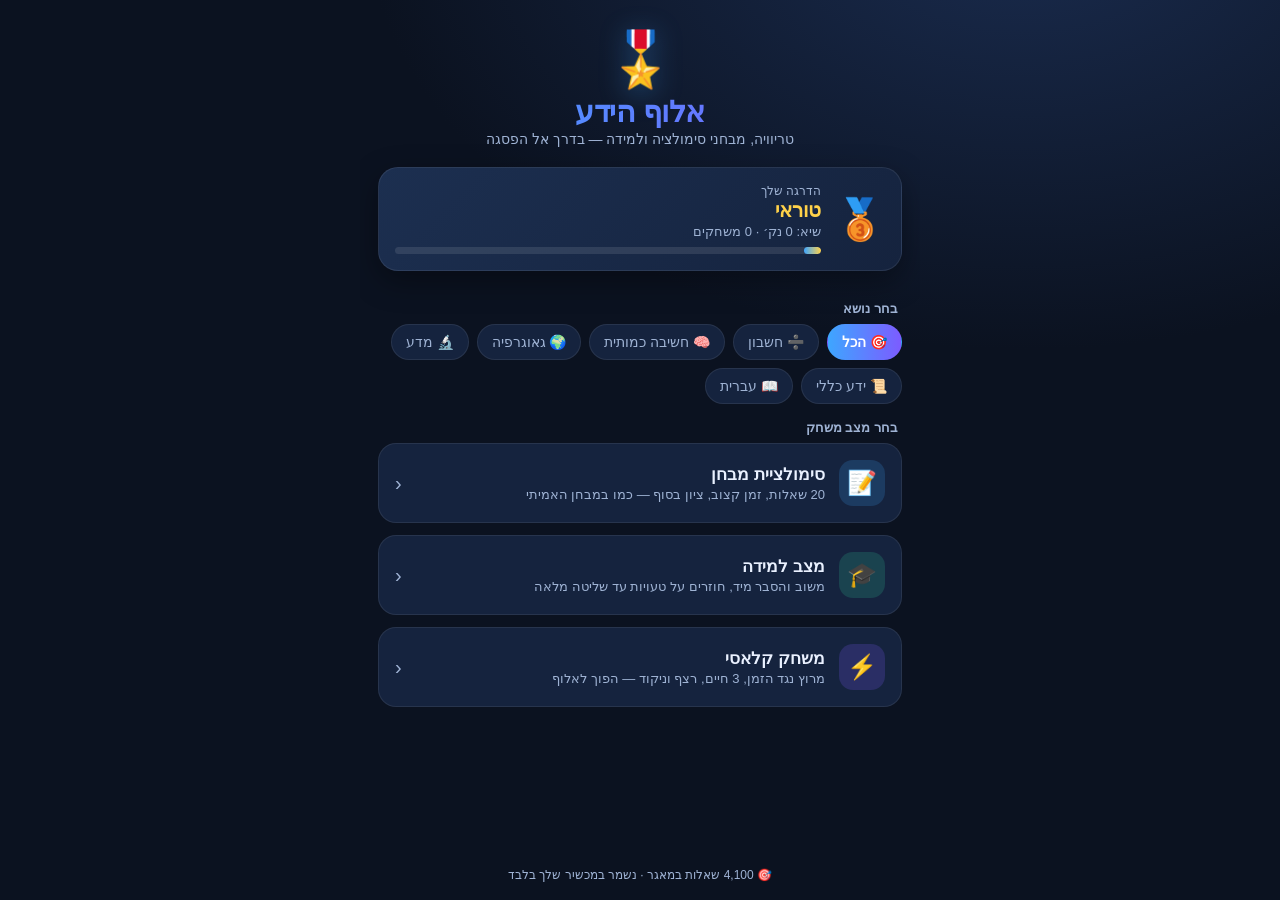
==== quiz-game/index.html @ e55ee13d "הוספת משחק טריוויה 'אלוף הידע' עם 4100+ שאלות משחק טריוויה בעברית בהשראת אפליקציות לתרגול מבחני מיון" ====
<!DOCTYPE html>
<html lang="he" dir="rtl">
<head>
<meta charset="UTF-8">
<meta name="viewport" content="width=device-width,initial-scale=1.0,maximum-scale=1.0,user-scalable=no,viewport-fit=cover">
<meta name="mobile-web-app-capable" content="yes">
<meta name="apple-mobile-web-app-capable" content="yes">
<meta name="apple-mobile-web-app-status-bar-style" content="black-translucent">
<meta name="theme-color" content="#0b1220">
<title>אלוף הידע 🎖️</title>
<style>
:root{
  --bg:#0b1220; --bg2:#0f1b30; --card:#15233e; --card2:#1c2f50;
  --txt:#eaf1ff; --dim:#9fb3d4; --accent:#3ea6ff; --accent2:#7c5cff;
  --good:#34d399; --bad:#f87171; --gold:#ffd24a; --line:rgba(255,255,255,.08);
}
*{box-sizing:border-box;-webkit-tap-highlight-color:transparent}
html,body{margin:0;height:100%;}
body{
  font-family:-apple-system,"Segoe UI","Heebo","Assistant",Arial,sans-serif;
  background:radial-gradient(1200px 800px at 80% -10%,#1a2c4f 0%,var(--bg) 55%),var(--bg);
  color:var(--txt); overflow:hidden; user-select:none; -webkit-user-select:none;
}
#app{height:100dvh;height:100vh;display:flex;flex-direction:column;max-width:560px;margin:0 auto;position:relative;}
.screen{flex:1;display:none;flex-direction:column;padding:18px 18px calc(18px + env(safe-area-inset-bottom));overflow-y:auto;-webkit-overflow-scrolling:touch;}
.screen.on{display:flex;animation:fade .35s ease;}
@keyframes fade{from{opacity:0;transform:translateY(8px)}to{opacity:1;transform:none}}
@keyframes pop{from{transform:scale(.85);opacity:0}to{transform:scale(1);opacity:1}}

/* ---------- בית ---------- */
.brand{text-align:center;margin:14px 0 6px;}
.brand .logo{font-size:54px;line-height:1;filter:drop-shadow(0 6px 14px rgba(62,166,255,.35));}
.brand h1{margin:8px 0 2px;font-size:30px;font-weight:800;letter-spacing:-.5px;
  background:linear-gradient(90deg,var(--accent),var(--accent2));-webkit-background-clip:text;background-clip:text;color:transparent;}
.brand p{margin:0;color:var(--dim);font-size:14px;}

.rankcard{margin:14px 0;padding:16px;border-radius:20px;
  background:linear-gradient(135deg,var(--card2),var(--card));border:1px solid var(--line);
  display:flex;align-items:center;gap:14px;box-shadow:0 10px 30px rgba(0,0,0,.35);}
.rankcard .medal{font-size:40px}
.rankcard .info{flex:1}
.rankcard .info .lbl{color:var(--dim);font-size:12px}
.rankcard .info .rank{font-size:20px;font-weight:800;color:var(--gold)}
.rankcard .info .best{color:var(--dim);font-size:13px;margin-top:2px}
.progwrap{height:7px;border-radius:6px;background:rgba(255,255,255,.1);overflow:hidden;margin-top:8px}
.progwrap>i{display:block;height:100%;background:linear-gradient(90deg,var(--accent),var(--gold));border-radius:6px;transition:width .6s}

.sect{color:var(--dim);font-size:13px;font-weight:700;margin:16px 4px 8px}
.modes{display:grid;gap:12px}
.mode{display:flex;align-items:center;gap:14px;padding:16px;border-radius:18px;cursor:pointer;
  background:var(--card);border:1px solid var(--line);transition:transform .12s,background .2s;}
.mode:active{transform:scale(.97)}
.mode .mi{width:46px;height:46px;border-radius:14px;display:grid;place-items:center;font-size:24px;flex:none}
.mode.m1 .mi{background:rgba(62,166,255,.18)}
.mode.m2 .mi{background:rgba(52,211,153,.18)}
.mode.m3 .mi{background:rgba(124,92,255,.2)}
.mode .mt{flex:1}
.mode .mt b{display:block;font-size:17px}
.mode .mt span{color:var(--dim);font-size:13px}
.mode .ar{color:var(--dim);font-size:20px}

.chips{display:flex;flex-wrap:wrap;gap:8px}
.chip{padding:9px 14px;border-radius:999px;background:var(--card);border:1px solid var(--line);
  font-size:14px;cursor:pointer;color:var(--dim);transition:.15s}
.chip.sel{background:linear-gradient(90deg,var(--accent),var(--accent2));color:#fff;border-color:transparent;font-weight:700}
.foot{margin-top:auto;padding-top:16px;text-align:center;color:var(--dim);font-size:12px}

/* ---------- משחק ---------- */
.topbar{display:flex;align-items:center;gap:10px;margin-bottom:6px}
.iconbtn{width:40px;height:40px;border-radius:12px;background:var(--card);border:1px solid var(--line);
  color:var(--txt);font-size:18px;display:grid;place-items:center;cursor:pointer}
.hud{flex:1;display:flex;gap:8px}
.pill{flex:1;background:var(--card);border:1px solid var(--line);border-radius:12px;padding:7px 10px;text-align:center}
.pill .k{font-size:11px;color:var(--dim)}
.pill .v{font-size:17px;font-weight:800}
.pill .v.warn{color:var(--bad)}
.lives{letter-spacing:2px;font-size:16px}

.timebar{height:6px;border-radius:6px;background:rgba(255,255,255,.1);overflow:hidden;margin:10px 0 4px}
.timebar>i{display:block;height:100%;width:100%;background:linear-gradient(90deg,var(--good),var(--gold));border-radius:6px;transition:width 1s linear}
.timebar>i.low{background:linear-gradient(90deg,var(--bad),#ff9d6b)}

.qmeta{display:flex;justify-content:space-between;color:var(--dim);font-size:13px;margin:14px 2px 6px}
.qcard{background:linear-gradient(135deg,var(--card2),var(--card));border:1px solid var(--line);border-radius:22px;
  padding:26px 20px;min-height:120px;display:grid;place-items:center;text-align:center;
  font-size:24px;font-weight:700;line-height:1.4;box-shadow:0 10px 30px rgba(0,0,0,.3);animation:pop .3s}
.opts{display:grid;gap:12px;margin-top:16px}
.opt{padding:16px;border-radius:16px;background:var(--card);border:2px solid var(--line);
  font-size:18px;font-weight:600;cursor:pointer;text-align:center;transition:transform .1s,border-color .15s,background .15s;}
.opt:active{transform:scale(.98)}
.opt.good{border-color:var(--good);background:rgba(52,211,153,.18);color:#d6ffe9}
.opt.bad{border-color:var(--bad);background:rgba(248,113,113,.16);color:#ffd9d9}
.opt.lock{pointer-events:none;opacity:.95}
.opt.dim{opacity:.45}
.expl{margin-top:14px;text-align:center;color:var(--dim);font-size:14px;min-height:20px}
.nextbtn{margin-top:14px;padding:15px;border-radius:16px;border:none;font-size:17px;font-weight:800;cursor:pointer;
  background:linear-gradient(90deg,var(--accent),var(--accent2));color:#fff;display:none}
.nextbtn.on{display:block;animation:fade .25s}

/* ---------- תוצאות ---------- */
.result{flex:1;display:flex;flex-direction:column;align-items:center;justify-content:center;text-align:center}
.result .big{font-size:64px;animation:pop .4s}
.result h2{margin:8px 0 2px;font-size:26px}
.result .rk{color:var(--gold);font-size:20px;font-weight:800;margin-bottom:10px}
.scorebox{display:flex;gap:12px;margin:10px 0 6px}
.scorebox .b{background:var(--card);border:1px solid var(--line);border-radius:16px;padding:14px 18px;min-width:90px}
.scorebox .b .n{font-size:26px;font-weight:800}
.scorebox .b .l{font-size:12px;color:var(--dim)}
.newbest{color:var(--gold);font-weight:700;margin:6px 0;animation:pop .4s}
.btnrow{display:flex;gap:12px;width:100%;margin-top:18px}
.btn{flex:1;padding:15px;border-radius:16px;border:none;font-size:16px;font-weight:800;cursor:pointer}
.btn.primary{background:linear-gradient(90deg,var(--accent),var(--accent2));color:#fff}
.btn.ghost{background:var(--card);border:1px solid var(--line);color:var(--txt)}
.review{width:100%;margin-top:20px;text-align:right}
.review h3{font-size:15px;color:var(--dim);margin:0 0 8px}
.rev{background:var(--card);border:1px solid var(--line);border-radius:14px;padding:12px;margin-bottom:8px;font-size:14px}
.rev .rq{font-weight:700;margin-bottom:6px}
.rev .ra{color:var(--good)}
.rev .rw{color:var(--bad);text-decoration:line-through;opacity:.8}
.toast{position:fixed;top:14px;left:50%;transform:translateX(-50%);background:var(--card2);
  border:1px solid var(--line);padding:10px 18px;border-radius:999px;font-weight:700;z-index:50;
  box-shadow:0 8px 24px rgba(0,0,0,.4);opacity:0;transition:.25s;pointer-events:none}
.toast.on{opacity:1;top:24px}
</style>
</head>
<body>
<div id="app">

  <!-- ============ מסך בית ============ -->
  <section id="home" class="screen on">
    <div class="brand">
      <div class="logo">🎖️</div>
      <h1>אלוף הידע</h1>
      <p>טריוויה, מבחני סימולציה ולמידה — בדרך אל הפסגה</p>
    </div>

    <div class="rankcard">
      <div class="medal" id="homeMedal">🥉</div>
      <div class="info">
        <div class="lbl">הדרגה שלך</div>
        <div class="rank" id="homeRank">טוראי</div>
        <div class="best" id="homeBest">שיא: 0 נק׳ · 0 משחקים</div>
        <div class="progwrap"><i id="homeProg" style="width:0%"></i></div>
      </div>
    </div>

    <div class="sect">בחר נושא</div>
    <div class="chips" id="chips"></div>

    <div class="sect">בחר מצב משחק</div>
    <div class="modes">
      <div class="mode m1" data-mode="exam">
        <div class="mi">📝</div>
        <div class="mt"><b>סימולציית מבחן</b><span>20 שאלות, זמן קצוב, ציון בסוף — כמו במבחן האמיתי</span></div>
        <div class="ar">‹</div>
      </div>
      <div class="mode m2" data-mode="learn">
        <div class="mi">🎓</div>
        <div class="mt"><b>מצב למידה</b><span>משוב והסבר מיד, חוזרים על טעויות עד שליטה מלאה</span></div>
        <div class="ar">‹</div>
      </div>
      <div class="mode m3" data-mode="classic">
        <div class="mi">⚡</div>
        <div class="mt"><b>משחק קלאסי</b><span>מרוץ נגד הזמן, 3 חיים, רצף וניקוד — הפוך לאלוף</span></div>
        <div class="ar">‹</div>
      </div>
    </div>

    <div class="foot" id="foot">טוען שאלות…</div>
  </section>

  <!-- ============ מסך משחק ============ -->
  <section id="play" class="screen">
    <div class="topbar">
      <div class="iconbtn" id="quitBtn">✕</div>
      <div class="hud">
        <div class="pill"><div class="k" id="hud1k">ניקוד</div><div class="v" id="hud1v">0</div></div>
        <div class="pill"><div class="k" id="hud2k">זמן</div><div class="v" id="hud2v">—</div></div>
        <div class="pill"><div class="k" id="hud3k">רצף</div><div class="v" id="hud3v">0</div></div>
      </div>
      <div class="iconbtn" id="soundBtn">🔊</div>
    </div>
    <div class="timebar"><i id="timeFill"></i></div>

    <div class="qmeta"><span id="qProg">שאלה 1</span><span id="qCat">חשבון</span></div>
    <div class="qcard" id="qCard">…</div>
    <div class="opts" id="opts"></div>
    <div class="expl" id="expl"></div>
    <button class="nextbtn" id="nextBtn">המשך ‹</button>
  </section>

  <!-- ============ מסך תוצאות ============ -->
  <section id="result" class="screen">
    <div class="result">
      <div class="big" id="resEmoji">🎉</div>
      <h2 id="resTitle">כל הכבוד!</h2>
      <div class="rk" id="resRank">דרגה: סמל</div>
      <div class="newbest" id="resNewbest" style="display:none">🏅 שיא חדש!</div>
      <div class="scorebox">
        <div class="b"><div class="n" id="resScore">0</div><div class="l">ניקוד</div></div>
        <div class="b"><div class="n" id="resCorrect">0</div><div class="l">תשובות נכונות</div></div>
        <div class="b"><div class="n" id="resAcc">0%</div><div class="l">דיוק</div></div>
      </div>
      <div class="btnrow">
        <button class="btn primary" id="againBtn">שוב 🔁</button>
        <button class="btn ghost" id="homeBtn">בית 🏠</button>
      </div>
      <div class="review" id="review"></div>
    </div>
  </section>

  <div class="toast" id="toast"></div>
</div>

<script src="data.js"></script>
<script>
'use strict';
(function () {
  const $ = (id) => document.getElementById(id);
  const screens = { home: $('home'), play: $('play'), result: $('result') };
  function show(name) {
    for (const k in screens) screens[k].classList.toggle('on', k === name);
  }

  /* ---------------- שמירה מקומית ---------------- */
  const KEY = 'aluf_trivia_v1';
  const store = Object.assign(
    { best: 0, games: 0, totalCorrect: 0, sound: true, mastered: {} },
    JSON.parse(localStorage.getItem(KEY) || '{}')
  );
  const save = () => localStorage.setItem(KEY, JSON.stringify(store));

  /* ---------------- דרגות ---------------- */
  const RANKS = [
    [0, 'טוראי', '🥉'], [60, 'רב״ט', '🥉'], [140, 'סמל', '🥈'],
    [250, 'סמ״ר', '🥈'], [400, 'רס״ל', '🥈'], [580, 'רס״ר', '🏅'],
    [800, 'סג״ם', '🏅'], [1050, 'סגן', '🎖️'], [1350, 'סרן', '🎖️'],
    [1700, 'רס״ן', '🎖️'], [2100, 'סא״ל', '⭐'], [2600, 'אל״ם', '⭐'],
    [3200, 'תא״ל', '⭐'], [4000, 'אלוף', '👑'],
  ];
  function rankFor(score) {
    let r = RANKS[0];
    for (const x of RANKS) if (score >= x[0]) r = x;
    return r;
  }
  function nextRank(score) {
    for (const x of RANKS) if (x[0] > score) return x;
    return null;
  }

  /* ---------------- שמע (Web Audio) ---------------- */
  let AC = null;
  function ac() { if (!AC) AC = new (window.AudioContext || window.webkitAudioContext)(); if (AC.state === 'suspended') AC.resume(); return AC; }
  function tone(freq, dur, type, vol, when) {
    if (!store.sound) return;
    try {
      const a = ac(), o = a.createOscillator(), g = a.createGain();
      o.type = type || 'sine'; o.frequency.value = freq;
      const t = a.currentTime + (when || 0);
      g.gain.setValueAtTime(vol || .2, t);
      g.gain.exponentialRampToValueAtTime(.0001, t + dur);
      o.connect(g); g.connect(a.destination); o.start(t); o.stop(t + dur);
    } catch (e) {}
  }
  const sCorrect = () => { tone(660, .12, 'sine', .25, 0); tone(880, .18, 'sine', .25, .1); };
  const sWrong = () => { tone(200, .25, 'square', .22, 0); tone(150, .3, 'square', .2, .12); };
  const sClick = () => tone(420, .06, 'triangle', .15, 0);
  const sTick = () => tone(900, .04, 'sine', .08, 0);
  function sWin() { [523, 659, 784, 1047].forEach((f, i) => tone(f, .25, 'sine', .25, i * .12)); }
  function sLose() { [392, 330, 262].forEach((f, i) => tone(f, .3, 'sawtooth', .2, i * .14)); }

  /* ---------------- מצב משחק ---------------- */
  let cat = 'all';
  let mode = 'exam';
  let queue = [];       // שאלות בתור
  let idx = 0;
  let score = 0, correct = 0, streak = 0, lives = 3, answered = 0;
  let timeLeft = 0, timer = null, perQuestion = false;
  let locked = false;
  let wrongLog = [];    // לסקירה
  let learnPool = [];   // למצב למידה — שאלות שצריך לחזור עליהן

  const MODES = {
    exam:    { count: 20, total: 600, lives: 0, perQ: false, instant: false },
    learn:   { count: 999, total: 0,  lives: 0, perQ: false, instant: true  },
    classic: { count: 999, total: 90, lives: 3, perQ: false, instant: true  },
  };

  function sample(arr, n) {
    const pool = arr.slice(), out = [];
    for (let i = 0; i < n && pool.length; i++) {
      out.push(pool.splice(Math.floor(Math.random() * pool.length), 1)[0]);
    }
    return out;
  }

  function startGame() {
    const cfg = MODES[mode];
    const src = QB.byCat(cat);
    queue = mode === 'learn' ? sample(src, Math.min(src.length, 30)) : sample(src, Math.min(src.length, cfg.count));
    idx = 0; score = 0; correct = 0; streak = 0; answered = 0;
    lives = cfg.lives; wrongLog = []; learnPool = [];
    locked = false;

    // תצורת HUD לפי מצב
    $('hud1k').textContent = 'ניקוד';
    if (mode === 'classic') { $('hud3k').textContent = 'חיים'; }
    else if (mode === 'learn') { $('hud3k').textContent = 'נותרו'; }
    else { $('hud3k').textContent = 'רצף'; }
    $('hud2k').textContent = (cfg.total ? 'זמן' : 'מצב');

    // טיימר
    clearInterval(timer); timer = null;
    if (cfg.total) {
      timeLeft = cfg.total;
      timer = setInterval(tick, 1000);
    } else {
      $('hud2v').textContent = mode === 'learn' ? '🎓' : '∞';
      $('timeFill').style.width = '100%';
      $('timeFill').classList.remove('low');
    }
    show('play');
    renderQ();
    updateHUD();
  }

  function tick() {
    timeLeft--;
    updateHUD();
    if (timeLeft <= 5 && timeLeft > 0) sTick();
    if (timeLeft <= 0) { clearInterval(timer); endGame(timeLeft <= 0 && mode === 'classic' ? 'time' : 'time'); }
  }

  function updateHUD() {
    $('hud1v').textContent = score;
    if (mode === 'classic') $('hud3v').innerHTML = '<span class="lives">' + '❤️'.repeat(Math.max(0, lives)) + '</span>';
    else if (mode === 'learn') $('hud3v').textContent = queue.length - idx + learnPool.length;
    else $('hud3v').textContent = streak;

    const cfg = MODES[mode];
    if (cfg.total) {
      const m = Math.floor(timeLeft / 60), s = timeLeft % 60;
      const v = $('hud2v');
      v.textContent = (m > 0 ? m + ':' + String(s).padStart(2, '0') : s + 'ש׳');
      v.classList.toggle('warn', timeLeft <= 10);
      const fill = $('timeFill');
      fill.style.width = (timeLeft / cfg.total * 100) + '%';
      fill.classList.toggle('low', timeLeft / cfg.total < .25);
    }
  }

  function currentQ() {
    if (idx < queue.length) return queue[idx];
    if (mode === 'learn' && learnPool.length) return learnPool[0];
    return null;
  }

  function renderQ() {
    const q = currentQ();
    if (!q) { endGame('done'); return; }
    locked = false;
    const catName = (QB.categories.find(c => c.id === q.cat) || {}).name || '';
    $('qCat').textContent = catName;
    const totalLabel = mode === 'exam' ? '/' + queue.length : '';
    $('qProg').textContent = 'שאלה ' + (answered + 1) + totalLabel;
    $('qCard').style.animation = 'none'; void $('qCard').offsetWidth; $('qCard').style.animation = '';
    $('qCard').textContent = q.q;
    $('expl').textContent = '';
    $('nextBtn').classList.remove('on');

    const wrap = $('opts'); wrap.innerHTML = '';
    q.a.forEach((opt, i) => {
      const el = document.createElement('div');
      el.className = 'opt'; el.textContent = opt;
      el.onclick = () => choose(i, el, q);
      wrap.appendChild(el);
    });
  }

  function choose(i, el, q) {
    if (locked) return;
    locked = true;
    sClick();
    answered++;
    const cfg = MODES[mode];
    const right = i === q.c;
    const opts = $('opts').children;

    if (cfg.instant) {
      // משוב מיידי (למידה / קלאסי)
      for (let k = 0; k < opts.length; k++) {
        opts[k].classList.add('lock');
        if (k === q.c) opts[k].classList.add('good');
        else if (k === i) opts[k].classList.add('bad');
        else opts[k].classList.add('dim');
      }
      if (q.x) $('expl').textContent = '💡 ' + q.x;
    } else {
      // מבחן — בלי לחשוף, רק נועלים
      el.classList.add('lock');
      el.style.borderColor = 'var(--accent)';
      for (let k = 0; k < opts.length; k++) opts[k].classList.add('lock');
    }

    if (right) {
      correct++; streak++;
      let pts = 10;
      if (mode === 'classic') {
        pts = 10 + Math.min(streak, 8) * 2 + (timeLeft > 60 ? 4 : 0);
        timeLeft = Math.min(timeLeft + 2, cfg.total); // בונוס זמן
      }
      score += pts;
      sCorrect();
      flash('+' + pts, 'var(--good)');
    } else {
      streak = 0;
      sWrong();
      wrongLog.push(q);
      if (mode === 'classic') {
        lives--;
        flash('−חיים', 'var(--bad)');
        if (lives <= 0) { updateHUD(); setTimeout(() => endGame('dead'), 700); return; }
      }
      if (mode === 'learn') {
        // נחזור על השאלה בהמשך עד שליטה
        if (!learnPool.includes(q)) learnPool.push(q);
      }
    }
    updateHUD();

    // התקדמות בתור
    if (mode === 'learn' && idx >= queue.length) {
      // אנחנו בתוך learnPool
      if (right) learnPool.shift();
    } else {
      idx++;
    }

    if (cfg.instant) {
      $('nextBtn').classList.add('on');
    } else {
      setTimeout(nextQ, 280);
    }
  }

  function nextQ() {
    if (mode === 'exam' && answered >= queue.length) { endGame('done'); return; }
    if (mode === 'learn' && idx >= queue.length && learnPool.length === 0) { endGame('done'); return; }
    renderQ();
    updateHUD();
  }
  $('nextBtn').onclick = nextQ;

  /* ---------------- סיום ---------------- */
  function endGame(reason) {
    clearInterval(timer); timer = null;
    store.games++; store.totalCorrect += correct;
    let newBest = false;
    if (score > store.best && mode !== 'learn') { store.best = score; newBest = true; }
    save();
    if (reason === 'dead') sLose(); else sWin();

    const acc = answered ? Math.round(correct / answered * 100) : 0;
    const rk = rankFor(score);
    $('resScore').textContent = score;
    $('resCorrect').textContent = correct;
    $('resAcc').textContent = acc + '%';
    $('resRank').textContent = 'דרגה: ' + rk[1];
    $('resNewbest').style.display = newBest ? 'block' : 'none';

    let emoji = '🎉', title = 'כל הכבוד!';
    if (mode === 'learn') { emoji = '🎓'; title = 'סיימת את הסבב!'; }
    else if (reason === 'dead') { emoji = '💥'; title = 'נגמרו החיים!'; }
    else if (reason === 'time') { emoji = '⏱️'; title = 'הזמן נגמר!'; }
    else if (acc >= 90) { emoji = '🏆'; title = 'מושלם כמעט!'; }
    else if (acc < 50) { emoji = '💪'; title = 'אפשר להשתפר!'; }
    $('resEmoji').textContent = emoji;
    $('resTitle').textContent = title;

    // סקירת טעויות
    const rv = $('review');
    if (wrongLog.length) {
      rv.innerHTML = '<h3>טעויות לחזרה (' + wrongLog.length + ')</h3>' +
        wrongLog.slice(0, 12).map(q =>
          '<div class="rev"><div class="rq">' + esc(q.q) + '</div>' +
          '<div class="ra">✔ ' + esc(q.a[q.c]) + '</div></div>'
        ).join('');
    } else {
      rv.innerHTML = '<h3>0 טעויות — מדויק לחלוטין! ✨</h3>';
    }
    show('result');
  }
  const esc = (s) => s.replace(/[&<>]/g, c => ({ '&': '&amp;', '<': '&lt;', '>': '&gt;' }[c]));

  /* ---------------- טוסט קצר ---------------- */
  let toT;
  function flash(txt, color) {
    const t = $('toast'); t.textContent = txt; t.style.color = color || '';
    t.classList.add('on'); clearTimeout(toT);
    toT = setTimeout(() => t.classList.remove('on'), 700);
  }

  /* ---------------- בית — תצוגה ---------------- */
  function refreshHome() {
    const rk = rankFor(store.best);
    $('homeRank').textContent = rk[1];
    $('homeMedal').textContent = rk[2];
    $('homeBest').textContent = 'שיא: ' + store.best + ' נק׳ · ' + store.games + ' משחקים';
    const nx = nextRank(store.best);
    const prevAt = rk[0];
    const pct = nx ? Math.round((store.best - prevAt) / (nx[0] - prevAt) * 100) : 100;
    $('homeProg').style.width = Math.max(4, Math.min(100, pct)) + '%';
    $('foot').textContent = '🎯 ' + QB.count.toLocaleString('he') + ' שאלות במאגר · נשמר במכשיר שלך בלבד';
  }

  function buildChips() {
    const wrap = $('chips'); wrap.innerHTML = '';
    QB.categories.forEach(c => {
      const el = document.createElement('div');
      el.className = 'chip' + (c.id === cat ? ' sel' : '');
      el.textContent = c.icon + ' ' + c.name;
      el.onclick = () => {
        cat = c.id; sClick();
        [...wrap.children].forEach(x => x.classList.remove('sel'));
        el.classList.add('sel');
      };
      wrap.appendChild(el);
    });
  }

  /* ---------------- חיבור אירועים ---------------- */
  document.querySelectorAll('.mode').forEach(m => {
    m.onclick = () => { mode = m.dataset.mode; sClick(); startGame(); };
  });
  $('quitBtn').onclick = () => { clearInterval(timer); sClick(); refreshHome(); show('home'); };
  $('againBtn').onclick = () => { sClick(); startGame(); };
  $('homeBtn').onclick = () => { sClick(); refreshHome(); show('home'); };
  $('soundBtn').onclick = () => {
    store.sound = !store.sound; save();
    $('soundBtn').textContent = store.sound ? '🔊' : '🔇';
    if (store.sound) sClick();
  };
  $('soundBtn').textContent = store.sound ? '🔊' : '🔇';

  // מקלדת (לנוחות במחשב)
  document.addEventListener('keydown', e => {
    if (!screens.play.classList.contains('on')) return;
    if (e.key >= '1' && e.key <= '4') {
      const el = $('opts').children[+e.key - 1];
      if (el && !locked) el.click();
    } else if (e.key === 'Enter' && $('nextBtn').classList.contains('on')) {
      nextQ();
    }
  });

  /* ---------------- אתחול ---------------- */
  buildChips();
  refreshHome();
})();
</script>
</body>
</html>
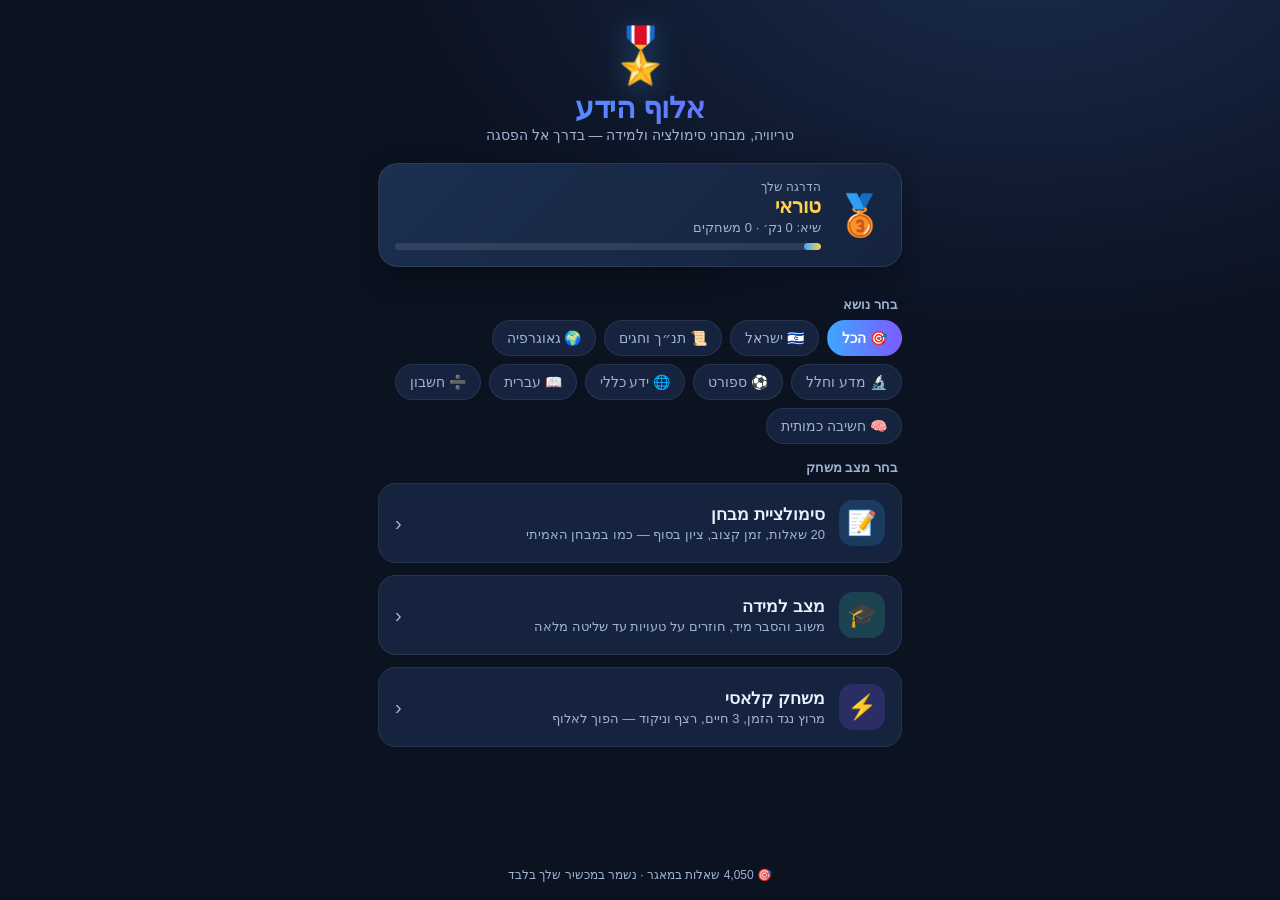
==== commit 89f506fb: "Make trivia game a production-grade installable iOS PWA Turn "אלוף הידע" into a full Progressive Web" ====
--- a/quiz-game/index.html
+++ b/quiz-game/index.html
@@ -7,6 +7,25 @@
 <meta name="apple-mobile-web-app-capable" content="yes">
 <meta name="apple-mobile-web-app-status-bar-style" content="black-translucent">
 <meta name="theme-color" content="#0b1220">
+<meta name="apple-mobile-web-app-title" content="אלוף הידע">
+<meta name="application-name" content="אלוף הידע">
+<meta name="format-detection" content="telephone=no">
+<meta name="description" content="משחק טריוויה בעברית — אלפי שאלות בכל הנושאים, מבחני סימולציה, מצב למידה ומשחק קלאסי.">
+
+<!-- PWA -->
+<link rel="manifest" href="manifest.webmanifest">
+<link rel="icon" type="image/png" sizes="32x32" href="icons/favicon-32.png">
+<link rel="icon" type="image/png" sizes="16x16" href="icons/favicon-16.png">
+<link rel="apple-touch-icon" href="icons/apple-touch-icon.png">
+
+<!-- iOS launch screens -->
+<link rel="apple-touch-startup-image" media="(device-width:430px) and (device-height:932px) and (-webkit-device-pixel-ratio:3) and (orientation:portrait)" href="icons/splash-1290x2796.png">
+<link rel="apple-touch-startup-image" media="(device-width:393px) and (device-height:852px) and (-webkit-device-pixel-ratio:3) and (orientation:portrait)" href="icons/splash-1179x2556.png">
+<link rel="apple-touch-startup-image" media="(device-width:428px) and (device-height:926px) and (-webkit-device-pixel-ratio:3) and (orientation:portrait)" href="icons/splash-1284x2778.png">
+<link rel="apple-touch-startup-image" media="(device-width:390px) and (device-height:844px) and (-webkit-device-pixel-ratio:3) and (orientation:portrait)" href="icons/splash-1170x2532.png">
+<link rel="apple-touch-startup-image" media="(device-width:375px) and (device-height:812px) and (-webkit-device-pixel-ratio:3) and (orientation:portrait)" href="icons/splash-1125x2436.png">
+<link rel="apple-touch-startup-image" media="(device-width:414px) and (device-height:896px) and (-webkit-device-pixel-ratio:2) and (orientation:portrait)" href="icons/splash-828x1792.png">
+<link rel="apple-touch-startup-image" media="(device-width:375px) and (device-height:667px) and (-webkit-device-pixel-ratio:2) and (orientation:portrait)" href="icons/splash-750x1334.png">
 <title>אלוף הידע 🎖️</title>
 <style>
 :root{
@@ -22,7 +41,7 @@
   color:var(--txt); overflow:hidden; user-select:none; -webkit-user-select:none;
 }
 #app{height:100dvh;height:100vh;display:flex;flex-direction:column;max-width:560px;margin:0 auto;position:relative;}
-.screen{flex:1;display:none;flex-direction:column;padding:18px 18px calc(18px + env(safe-area-inset-bottom));overflow-y:auto;-webkit-overflow-scrolling:touch;}
+.screen{flex:1;display:none;flex-direction:column;padding:calc(14px + env(safe-area-inset-top)) calc(18px + env(safe-area-inset-right)) calc(18px + env(safe-area-inset-bottom)) calc(18px + env(safe-area-inset-left));overflow-y:auto;-webkit-overflow-scrolling:touch;}
 .screen.on{display:flex;animation:fade .35s ease;}
 @keyframes fade{from{opacity:0;transform:translateY(8px)}to{opacity:1;transform:none}}
 @keyframes pop{from{transform:scale(.85);opacity:0}to{transform:scale(1);opacity:1}}
@@ -558,5 +577,39 @@
   refreshHome();
 })();
 </script>
+
+<!-- רישום Service Worker (offline + התקנה) -->
+<script>
+'use strict';
+if ('serviceWorker' in navigator) {
+  window.addEventListener('load', function () {
+    navigator.serviceWorker.register('sw.js').catch(function () {});
+  });
+}
+
+/* רמז "הוסף למסך הבית" — רק ב-Safari לאייפון, וכל עוד לא הותקן */
+(function () {
+  var isIOS = /iphone|ipad|ipod/i.test(navigator.userAgent);
+  var standalone = window.navigator.standalone === true ||
+    (window.matchMedia && window.matchMedia('(display-mode: standalone)').matches);
+  if (!isIOS || standalone) return;
+  if (localStorage.getItem('a2hs_dismissed') === '1') return;
+
+  var bar = document.createElement('div');
+  bar.dir = 'rtl';
+  bar.style.cssText = 'position:fixed;left:12px;right:12px;bottom:calc(12px + env(safe-area-inset-bottom));' +
+    'background:linear-gradient(135deg,#1c2f50,#15233e);color:#eaf1ff;border:1px solid rgba(255,255,255,.12);' +
+    'border-radius:16px;padding:12px 14px;font:600 14px/1.4 -apple-system,"Heebo",Arial;z-index:100;' +
+    'box-shadow:0 12px 32px rgba(0,0,0,.5);display:flex;align-items:center;gap:10px;';
+  bar.innerHTML = '<span style="font-size:22px">📲</span>' +
+    '<span style="flex:1">התקן את <b>אלוף הידע</b> למסך הבית: הקש <b>שיתוף</b> ↑ ואז <b>הוסף למסך הבית</b>.</span>' +
+    '<span id="a2hsX" style="font-size:20px;opacity:.7;cursor:pointer;padding:0 4px">✕</span>';
+  document.body.appendChild(bar);
+  document.getElementById('a2hsX').onclick = function () {
+    localStorage.setItem('a2hs_dismissed', '1');
+    bar.remove();
+  };
+})();
+</script>
 </body>
 </html>
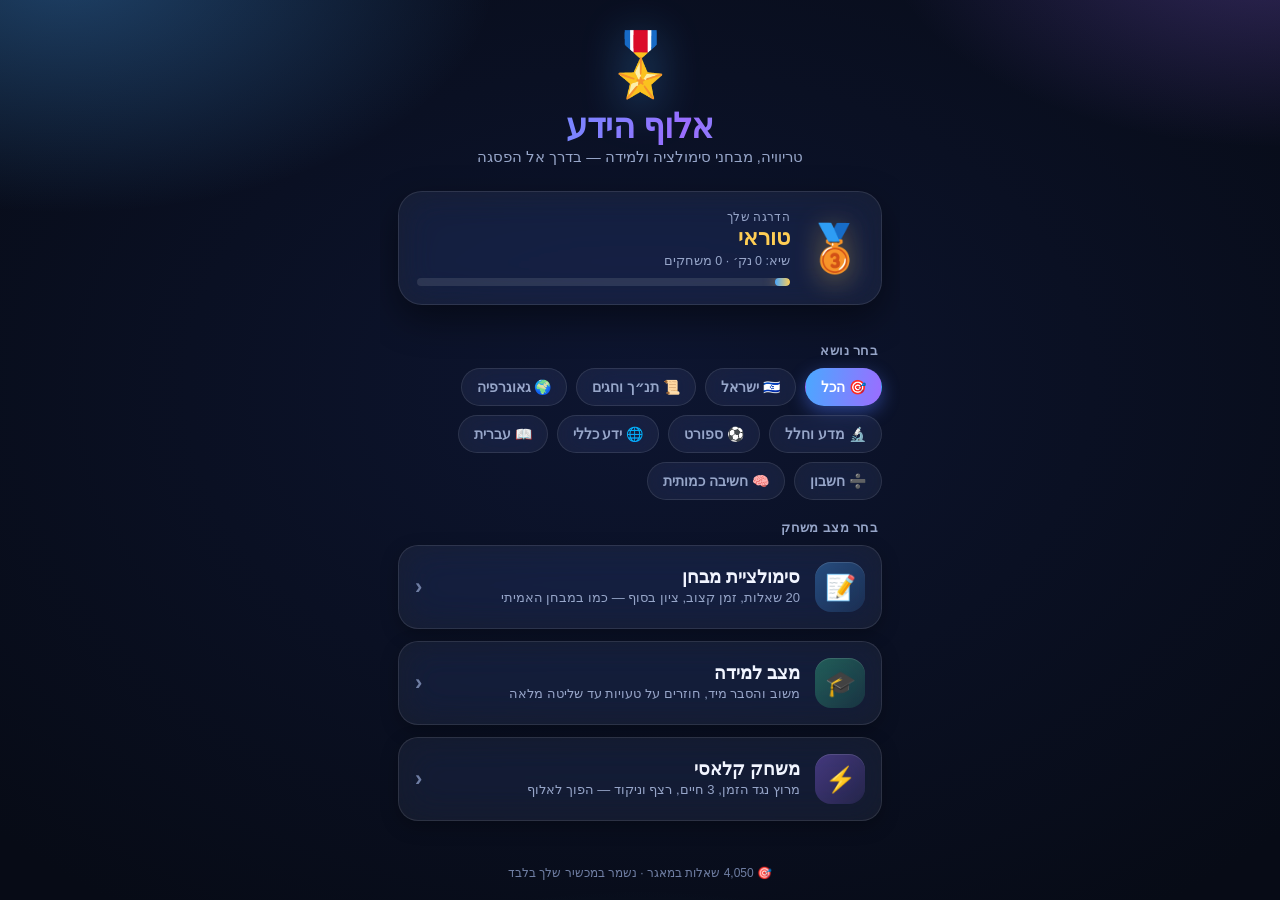
==== commit d23cbf03: "Redesign quiz UI with modern iOS glassmorphism theme Full visual refresh of all game screens (logic " ====
--- a/quiz-game/index.html
+++ b/quiz-game/index.html
@@ -29,117 +29,156 @@
 <title>אלוף הידע 🎖️</title>
 <style>
 :root{
-  --bg:#0b1220; --bg2:#0f1b30; --card:#15233e; --card2:#1c2f50;
-  --txt:#eaf1ff; --dim:#9fb3d4; --accent:#3ea6ff; --accent2:#7c5cff;
-  --good:#34d399; --bad:#f87171; --gold:#ffd24a; --line:rgba(255,255,255,.08);
+  --bg:#070b16; --txt:#f1f5ff; --dim:#97a6c9; --muted:#6f7ea3;
+  --accent:#4aa8ff; --accent2:#9b6dff; --cyan:#39d6e6;
+  --good:#3ddc97; --bad:#ff6b6b; --gold:#ffce54;
+  --glass:rgba(255,255,255,.055); --line:rgba(255,255,255,.10); --line2:rgba(255,255,255,.16);
+  --shadow:0 14px 36px rgba(0,0,0,.45);
 }
 *{box-sizing:border-box;-webkit-tap-highlight-color:transparent}
-html,body{margin:0;height:100%;}
+html,body{margin:0;height:100%}
 body{
-  font-family:-apple-system,"Segoe UI","Heebo","Assistant",Arial,sans-serif;
-  background:radial-gradient(1200px 800px at 80% -10%,#1a2c4f 0%,var(--bg) 55%),var(--bg);
-  color:var(--txt); overflow:hidden; user-select:none; -webkit-user-select:none;
+  font-family:-apple-system,BlinkMacSystemFont,"SF Pro Text","Heebo","Assistant","Segoe UI",Arial,sans-serif;
+  color:var(--txt);background:var(--bg);overflow:hidden;
+  user-select:none;-webkit-user-select:none;-webkit-font-smoothing:antialiased;text-rendering:optimizeLegibility;
 }
-#app{height:100dvh;height:100vh;display:flex;flex-direction:column;max-width:560px;margin:0 auto;position:relative;}
-.screen{flex:1;display:none;flex-direction:column;padding:calc(14px + env(safe-area-inset-top)) calc(18px + env(safe-area-inset-right)) calc(18px + env(safe-area-inset-bottom)) calc(18px + env(safe-area-inset-left));overflow-y:auto;-webkit-overflow-scrolling:touch;}
-.screen.on{display:flex;animation:fade .35s ease;}
-@keyframes fade{from{opacity:0;transform:translateY(8px)}to{opacity:1;transform:none}}
-@keyframes pop{from{transform:scale(.85);opacity:0}to{transform:scale(1);opacity:1}}
+/* רקע mesh מונפש */
+body::before{
+  content:'';position:fixed;inset:-20%;z-index:-1;
+  background:
+    radial-gradient(40% 32% at 18% 12%,rgba(74,168,255,.34),transparent 60%),
+    radial-gradient(38% 30% at 86% 8%,rgba(155,109,255,.32),transparent 60%),
+    radial-gradient(46% 42% at 50% 110%,rgba(57,214,230,.18),transparent 60%),
+    radial-gradient(70% 70% at 50% 45%,#0d1530,#070b16 72%);
+  animation:drift 24s ease-in-out infinite alternate;
+}
+@keyframes drift{from{transform:translate3d(-2%,-1%,0) scale(1)}to{transform:translate3d(2%,2%,0) scale(1.07)}}
+
+#app{height:100dvh;height:100vh;display:flex;flex-direction:column;max-width:520px;margin:0 auto;position:relative}
+.screen{flex:1;display:none;flex-direction:column;
+  padding:calc(16px + env(safe-area-inset-top)) calc(18px + env(safe-area-inset-right)) calc(20px + env(safe-area-inset-bottom)) calc(18px + env(safe-area-inset-left));
+  overflow-y:auto;-webkit-overflow-scrolling:touch}
+.screen.on{display:flex;animation:fade .4s cubic-bezier(.22,.61,.36,1)}
+@keyframes fade{from{opacity:0;transform:translateY(14px)}to{opacity:1;transform:none}}
+@keyframes pop{from{transform:scale(.82);opacity:0}to{transform:scale(1);opacity:1}}
+@keyframes rise{from{opacity:0;transform:translateY(18px)}to{opacity:1;transform:none}}
+
+/* משטחי זכוכית */
+.rankcard,.mode,.pill,.iconbtn,.chip,.qcard,.opt,.scorebox .b,.rev,.btn.ghost{
+  background:var(--glass);
+  -webkit-backdrop-filter:blur(18px) saturate(160%);backdrop-filter:blur(18px) saturate(160%);
+  border:1px solid var(--line);
+}
 
 /* ---------- בית ---------- */
-.brand{text-align:center;margin:14px 0 6px;}
-.brand .logo{font-size:54px;line-height:1;filter:drop-shadow(0 6px 14px rgba(62,166,255,.35));}
-.brand h1{margin:8px 0 2px;font-size:30px;font-weight:800;letter-spacing:-.5px;
-  background:linear-gradient(90deg,var(--accent),var(--accent2));-webkit-background-clip:text;background-clip:text;color:transparent;}
-.brand p{margin:0;color:var(--dim);font-size:14px;}
-
-.rankcard{margin:14px 0;padding:16px;border-radius:20px;
-  background:linear-gradient(135deg,var(--card2),var(--card));border:1px solid var(--line);
-  display:flex;align-items:center;gap:14px;box-shadow:0 10px 30px rgba(0,0,0,.35);}
-.rankcard .medal{font-size:40px}
-.rankcard .info{flex:1}
-.rankcard .info .lbl{color:var(--dim);font-size:12px}
-.rankcard .info .rank{font-size:20px;font-weight:800;color:var(--gold)}
-.rankcard .info .best{color:var(--dim);font-size:13px;margin-top:2px}
-.progwrap{height:7px;border-radius:6px;background:rgba(255,255,255,.1);overflow:hidden;margin-top:8px}
-.progwrap>i{display:block;height:100%;background:linear-gradient(90deg,var(--accent),var(--gold));border-radius:6px;transition:width .6s}
-
-.sect{color:var(--dim);font-size:13px;font-weight:700;margin:16px 4px 8px}
+.brand{text-align:center;margin:18px 0 8px;animation:rise .5s both}
+.brand .logo{font-size:62px;line-height:1;filter:drop-shadow(0 10px 22px rgba(74,168,255,.45))}
+.brand h1{margin:10px 0 3px;font-size:34px;font-weight:850;letter-spacing:-.6px;
+  background:linear-gradient(100deg,var(--accent),var(--accent2) 60%,var(--cyan));
+  -webkit-background-clip:text;background-clip:text;color:transparent}
+.brand p{margin:0;color:var(--dim);font-size:14.5px}
+
+.rankcard{margin:18px 0;padding:18px;border-radius:24px;display:flex;align-items:center;gap:16px;
+  box-shadow:var(--shadow);animation:rise .5s .05s both}
+.rankcard .medal{font-size:46px;filter:drop-shadow(0 6px 14px rgba(255,206,84,.4))}
+.rankcard .info{flex:1;min-width:0}
+.rankcard .info .lbl{color:var(--dim);font-size:12px;letter-spacing:.3px}
+.rankcard .info .rank{font-size:22px;font-weight:850;color:var(--gold);margin-top:1px}
+.rankcard .info .best{color:var(--dim);font-size:12.5px;margin-top:2px}
+.progwrap{height:8px;border-radius:99px;background:rgba(255,255,255,.10);overflow:hidden;margin-top:10px}
+.progwrap>i{display:block;height:100%;border-radius:99px;
+  background:linear-gradient(90deg,var(--accent),var(--gold));transition:width .7s cubic-bezier(.22,.61,.36,1);
+  box-shadow:0 0 12px rgba(255,206,84,.5)}
+
+.sect{color:var(--dim);font-size:12.5px;font-weight:800;letter-spacing:.4px;margin:20px 4px 10px}
+
 .modes{display:grid;gap:12px}
-.mode{display:flex;align-items:center;gap:14px;padding:16px;border-radius:18px;cursor:pointer;
-  background:var(--card);border:1px solid var(--line);transition:transform .12s,background .2s;}
-.mode:active{transform:scale(.97)}
-.mode .mi{width:46px;height:46px;border-radius:14px;display:grid;place-items:center;font-size:24px;flex:none}
-.mode.m1 .mi{background:rgba(62,166,255,.18)}
-.mode.m2 .mi{background:rgba(52,211,153,.18)}
-.mode.m3 .mi{background:rgba(124,92,255,.2)}
-.mode .mt{flex:1}
-.mode .mt b{display:block;font-size:17px}
-.mode .mt span{color:var(--dim);font-size:13px}
-.mode .ar{color:var(--dim);font-size:20px}
-
-.chips{display:flex;flex-wrap:wrap;gap:8px}
-.chip{padding:9px 14px;border-radius:999px;background:var(--card);border:1px solid var(--line);
-  font-size:14px;cursor:pointer;color:var(--dim);transition:.15s}
-.chip.sel{background:linear-gradient(90deg,var(--accent),var(--accent2));color:#fff;border-color:transparent;font-weight:700}
-.foot{margin-top:auto;padding-top:16px;text-align:center;color:var(--dim);font-size:12px}
+.mode{display:flex;align-items:center;gap:15px;padding:16px;border-radius:20px;cursor:pointer;
+  box-shadow:0 6px 18px rgba(0,0,0,.25);transition:transform .14s,border-color .2s,background .2s;animation:rise .5s both}
+.mode:nth-of-type(2){animation-delay:.06s}.mode:nth-of-type(3){animation-delay:.12s}
+.mode:active{transform:scale(.975);border-color:var(--line2)}
+.mode .mi{width:50px;height:50px;border-radius:16px;display:grid;place-items:center;font-size:25px;flex:none;
+  box-shadow:inset 0 1px 0 rgba(255,255,255,.12)}
+.mode.m1 .mi{background:linear-gradient(135deg,rgba(74,168,255,.34),rgba(74,168,255,.12))}
+.mode.m2 .mi{background:linear-gradient(135deg,rgba(61,220,151,.34),rgba(61,220,151,.12))}
+.mode.m3 .mi{background:linear-gradient(135deg,rgba(155,109,255,.36),rgba(155,109,255,.12))}
+.mode .mt{flex:1;min-width:0}
+.mode .mt b{display:block;font-size:17.5px;font-weight:750}
+.mode .mt span{color:var(--dim);font-size:13px;line-height:1.35}
+.mode .ar{color:var(--muted);font-size:22px;font-weight:700}
+
+.chips{display:flex;flex-wrap:wrap;gap:9px}
+.chip{padding:10px 15px;border-radius:99px;font-size:14px;cursor:pointer;color:var(--dim);
+  font-weight:600;transition:transform .12s,color .15s,background .2s}
+.chip:active{transform:scale(.95)}
+.chip.sel{background:linear-gradient(100deg,var(--accent),var(--accent2));color:#fff;border-color:transparent;
+  font-weight:750;box-shadow:0 6px 18px rgba(80,120,255,.45)}
+.foot{margin-top:auto;padding-top:20px;text-align:center;color:var(--muted);font-size:12px}
 
 /* ---------- משחק ---------- */
-.topbar{display:flex;align-items:center;gap:10px;margin-bottom:6px}
-.iconbtn{width:40px;height:40px;border-radius:12px;background:var(--card);border:1px solid var(--line);
-  color:var(--txt);font-size:18px;display:grid;place-items:center;cursor:pointer}
-.hud{flex:1;display:flex;gap:8px}
-.pill{flex:1;background:var(--card);border:1px solid var(--line);border-radius:12px;padding:7px 10px;text-align:center}
-.pill .k{font-size:11px;color:var(--dim)}
-.pill .v{font-size:17px;font-weight:800}
+.topbar{display:flex;align-items:center;gap:10px;margin-bottom:8px}
+.iconbtn{width:42px;height:42px;border-radius:14px;color:var(--txt);font-size:18px;
+  display:grid;place-items:center;cursor:pointer;flex:none;transition:transform .12s}
+.iconbtn:active{transform:scale(.92)}
+.hud{flex:1;display:flex;gap:9px}
+.pill{flex:1;border-radius:15px;padding:8px 10px;text-align:center}
+.pill .k{font-size:10.5px;color:var(--dim);letter-spacing:.3px}
+.pill .v{font-size:18px;font-weight:850;margin-top:1px}
 .pill .v.warn{color:var(--bad)}
-.lives{letter-spacing:2px;font-size:16px}
-
-.timebar{height:6px;border-radius:6px;background:rgba(255,255,255,.1);overflow:hidden;margin:10px 0 4px}
-.timebar>i{display:block;height:100%;width:100%;background:linear-gradient(90deg,var(--good),var(--gold));border-radius:6px;transition:width 1s linear}
+.lives{letter-spacing:2px;font-size:15px}
+
+.timebar{height:7px;border-radius:99px;background:rgba(255,255,255,.10);overflow:hidden;margin:12px 0 4px}
+.timebar>i{display:block;height:100%;width:100%;border-radius:99px;
+  background:linear-gradient(90deg,var(--good),var(--gold));transition:width 1s linear}
 .timebar>i.low{background:linear-gradient(90deg,var(--bad),#ff9d6b)}
 
-.qmeta{display:flex;justify-content:space-between;color:var(--dim);font-size:13px;margin:14px 2px 6px}
-.qcard{background:linear-gradient(135deg,var(--card2),var(--card));border:1px solid var(--line);border-radius:22px;
-  padding:26px 20px;min-height:120px;display:grid;place-items:center;text-align:center;
-  font-size:24px;font-weight:700;line-height:1.4;box-shadow:0 10px 30px rgba(0,0,0,.3);animation:pop .3s}
-.opts{display:grid;gap:12px;margin-top:16px}
-.opt{padding:16px;border-radius:16px;background:var(--card);border:2px solid var(--line);
-  font-size:18px;font-weight:600;cursor:pointer;text-align:center;transition:transform .1s,border-color .15s,background .15s;}
+.qmeta{display:flex;justify-content:space-between;color:var(--dim);font-size:12.5px;font-weight:600;margin:16px 3px 8px}
+.qcard{border-radius:26px;padding:30px 22px;min-height:130px;display:grid;place-items:center;text-align:center;
+  font-size:24px;font-weight:750;line-height:1.45;box-shadow:var(--shadow);animation:pop .35s}
+.opts{display:grid;gap:12px;margin-top:18px}
+.opt{padding:17px 18px;border-radius:18px;border:1.5px solid var(--line);font-size:18px;font-weight:650;
+  cursor:pointer;text-align:center;transition:transform .1s,border-color .15s,background .15s,box-shadow .15s}
 .opt:active{transform:scale(.98)}
-.opt.good{border-color:var(--good);background:rgba(52,211,153,.18);color:#d6ffe9}
-.opt.bad{border-color:var(--bad);background:rgba(248,113,113,.16);color:#ffd9d9}
-.opt.lock{pointer-events:none;opacity:.95}
-.opt.dim{opacity:.45}
-.expl{margin-top:14px;text-align:center;color:var(--dim);font-size:14px;min-height:20px}
-.nextbtn{margin-top:14px;padding:15px;border-radius:16px;border:none;font-size:17px;font-weight:800;cursor:pointer;
-  background:linear-gradient(90deg,var(--accent),var(--accent2));color:#fff;display:none}
+.opt.good{border-color:var(--good);background:linear-gradient(135deg,rgba(61,220,151,.26),rgba(61,220,151,.10));
+  color:#d6ffe9;box-shadow:0 0 0 1px var(--good),0 8px 22px rgba(61,220,151,.28)}
+.opt.bad{border-color:var(--bad);background:linear-gradient(135deg,rgba(255,107,107,.24),rgba(255,107,107,.08));color:#ffdede}
+.opt.lock{pointer-events:none}
+.opt.dim{opacity:.4}
+.expl{margin-top:16px;text-align:center;color:var(--dim);font-size:14px;line-height:1.5;min-height:20px}
+.nextbtn{margin-top:16px;padding:16px;border-radius:18px;border:none;font-size:17px;font-weight:850;cursor:pointer;
+  color:#fff;background:linear-gradient(100deg,var(--accent),var(--accent2));display:none;
+  box-shadow:0 10px 26px rgba(80,120,255,.45)}
+.nextbtn:active{transform:scale(.98)}
 .nextbtn.on{display:block;animation:fade .25s}
 
 /* ---------- תוצאות ---------- */
 .result{flex:1;display:flex;flex-direction:column;align-items:center;justify-content:center;text-align:center}
-.result .big{font-size:64px;animation:pop .4s}
-.result h2{margin:8px 0 2px;font-size:26px}
-.result .rk{color:var(--gold);font-size:20px;font-weight:800;margin-bottom:10px}
-.scorebox{display:flex;gap:12px;margin:10px 0 6px}
-.scorebox .b{background:var(--card);border:1px solid var(--line);border-radius:16px;padding:14px 18px;min-width:90px}
-.scorebox .b .n{font-size:26px;font-weight:800}
-.scorebox .b .l{font-size:12px;color:var(--dim)}
-.newbest{color:var(--gold);font-weight:700;margin:6px 0;animation:pop .4s}
-.btnrow{display:flex;gap:12px;width:100%;margin-top:18px}
-.btn{flex:1;padding:15px;border-radius:16px;border:none;font-size:16px;font-weight:800;cursor:pointer}
-.btn.primary{background:linear-gradient(90deg,var(--accent),var(--accent2));color:#fff}
-.btn.ghost{background:var(--card);border:1px solid var(--line);color:var(--txt)}
-.review{width:100%;margin-top:20px;text-align:right}
-.review h3{font-size:15px;color:var(--dim);margin:0 0 8px}
-.rev{background:var(--card);border:1px solid var(--line);border-radius:14px;padding:12px;margin-bottom:8px;font-size:14px}
-.rev .rq{font-weight:700;margin-bottom:6px}
+.result .big{font-size:74px;animation:pop .45s;filter:drop-shadow(0 10px 24px rgba(0,0,0,.4))}
+.result h2{margin:10px 0 2px;font-size:28px;font-weight:850}
+.result .rk{color:var(--gold);font-size:19px;font-weight:800;margin-bottom:12px}
+.scorebox{display:flex;gap:12px;margin:12px 0 6px}
+.scorebox .b{border-radius:18px;padding:16px 18px;min-width:92px}
+.scorebox .b .n{font-size:28px;font-weight:850}
+.scorebox .b .l{font-size:11.5px;color:var(--dim);margin-top:2px}
+.newbest{color:var(--gold);font-weight:800;margin:8px 0;animation:pop .4s}
+.btnrow{display:flex;gap:12px;width:100%;margin-top:20px}
+.btn{flex:1;padding:16px;border-radius:18px;border:none;font-size:16px;font-weight:850;cursor:pointer;transition:transform .12s}
+.btn:active{transform:scale(.97)}
+.btn.primary{background:linear-gradient(100deg,var(--accent),var(--accent2));color:#fff;
+  box-shadow:0 10px 26px rgba(80,120,255,.45)}
+.btn.ghost{color:var(--txt)}
+.review{width:100%;margin-top:24px;text-align:right}
+.review h3{font-size:14px;color:var(--dim);font-weight:700;margin:0 0 10px}
+.rev{border-radius:16px;padding:13px 14px;margin-bottom:9px;font-size:14px}
+.rev .rq{font-weight:750;margin-bottom:6px}
 .rev .ra{color:var(--good)}
 .rev .rw{color:var(--bad);text-decoration:line-through;opacity:.8}
-.toast{position:fixed;top:14px;left:50%;transform:translateX(-50%);background:var(--card2);
-  border:1px solid var(--line);padding:10px 18px;border-radius:999px;font-weight:700;z-index:50;
-  box-shadow:0 8px 24px rgba(0,0,0,.4);opacity:0;transition:.25s;pointer-events:none}
-.toast.on{opacity:1;top:24px}
+.toast{position:fixed;top:14px;left:50%;transform:translateX(-50%);
+  background:rgba(20,30,55,.85);-webkit-backdrop-filter:blur(14px);backdrop-filter:blur(14px);
+  border:1px solid var(--line2);padding:11px 20px;border-radius:99px;font-weight:800;z-index:60;
+  box-shadow:0 10px 28px rgba(0,0,0,.5);opacity:0;transition:.25s;pointer-events:none}
+.toast.on{opacity:1;top:calc(18px + env(safe-area-inset-top))}
+@media (prefers-reduced-motion:reduce){*{animation:none!important}}
 </style>
 </head>
 <body>
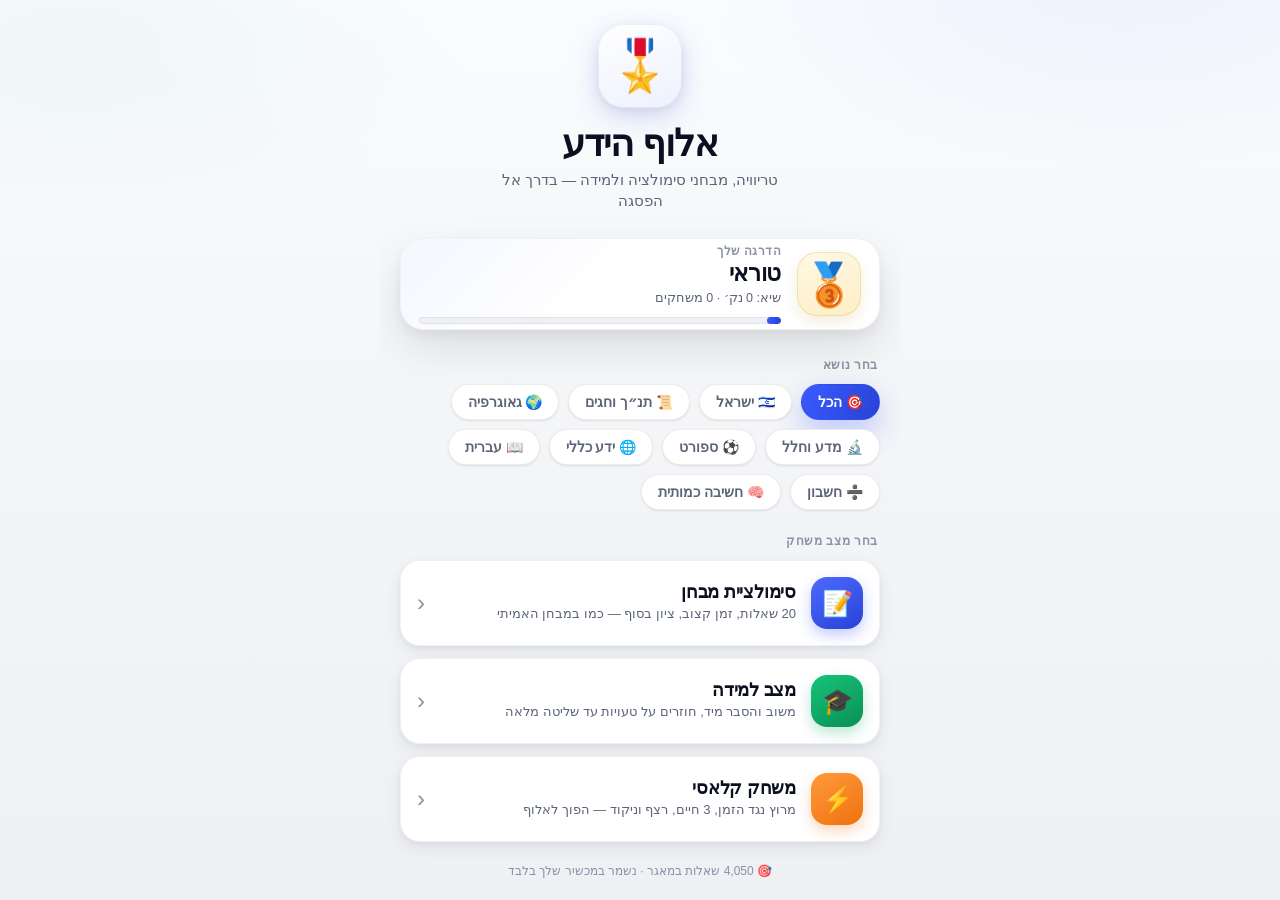
==== commit dd62ce95: "Apply Editorial Light design and fix numeric-answer review crash - Replace the UI theme with the cho" ====
--- a/quiz-game/index.html
+++ b/quiz-game/index.html
@@ -5,8 +5,8 @@
 <meta name="viewport" content="width=device-width,initial-scale=1.0,maximum-scale=1.0,user-scalable=no,viewport-fit=cover">
 <meta name="mobile-web-app-capable" content="yes">
 <meta name="apple-mobile-web-app-capable" content="yes">
-<meta name="apple-mobile-web-app-status-bar-style" content="black-translucent">
-<meta name="theme-color" content="#0b1220">
+<meta name="apple-mobile-web-app-status-bar-style" content="default">
+<meta name="theme-color" content="#f6f7f9">
 <meta name="apple-mobile-web-app-title" content="אלוף הידע">
 <meta name="application-name" content="אלוף הידע">
 <meta name="format-detection" content="telephone=no">
@@ -28,12 +28,32 @@
 <link rel="apple-touch-startup-image" media="(device-width:375px) and (device-height:667px) and (-webkit-device-pixel-ratio:2) and (orientation:portrait)" href="icons/splash-750x1334.png">
 <title>אלוף הידע 🎖️</title>
 <style>
+/* =========================================================
+   EDITORIAL LIGHT — bright, crisp, Apple-grade trivia UI
+   ========================================================= */
 :root{
-  --bg:#070b16; --txt:#f1f5ff; --dim:#97a6c9; --muted:#6f7ea3;
-  --accent:#4aa8ff; --accent2:#9b6dff; --cyan:#39d6e6;
-  --good:#3ddc97; --bad:#ff6b6b; --gold:#ffce54;
-  --glass:rgba(255,255,255,.055); --line:rgba(255,255,255,.10); --line2:rgba(255,255,255,.16);
-  --shadow:0 14px 36px rgba(0,0,0,.45);
+  --bg:#f5f6f8;            /* off-white app canvas */
+  --bg2:#eef0f4;           /* slightly deeper wash */
+  --card:#ffffff;          /* crisp white surface */
+  --ink:#0b1020;           /* near-black heading ink */
+  --txt:#1a2030;           /* body text */
+  --dim:#5b6478;           /* secondary text */
+  --muted:#8a92a4;         /* tertiary / hints */
+  --accent:#3a5bff;        /* confident indigo-blue */
+  --accent-d:#2742d6;      /* deep accent for gradients */
+  --accent-soft:#eef1ff;   /* accent tint surface */
+  --good:#0fa968;          /* emerald success */
+  --good-soft:#e7f7ef;
+  --bad:#e23b53;           /* crimson error */
+  --bad-soft:#fdecef;
+  --gold:#b8860b;          /* restrained editorial gold */
+  --line:rgba(15,22,40,.08);
+  --line2:rgba(15,22,40,.14);
+  --hair:rgba(15,22,40,.06);
+  --sh-sm:0 1px 2px rgba(16,24,40,.05),0 1px 3px rgba(16,24,40,.06);
+  --sh-md:0 6px 16px rgba(16,24,40,.07),0 2px 6px rgba(16,24,40,.05);
+  --sh-lg:0 18px 44px rgba(16,24,40,.10),0 6px 14px rgba(16,24,40,.06);
+  --sh-accent:0 12px 28px rgba(58,91,255,.30);
 }
 *{box-sizing:border-box;-webkit-tap-highlight-color:transparent}
 html,body{margin:0;height:100%}
@@ -42,141 +62,148 @@
   color:var(--txt);background:var(--bg);overflow:hidden;
   user-select:none;-webkit-user-select:none;-webkit-font-smoothing:antialiased;text-rendering:optimizeLegibility;
 }
-/* רקע mesh מונפש */
+/* soft editorial light backdrop — barely-there warm/cool washes */
 body::before{
-  content:'';position:fixed;inset:-20%;z-index:-1;
+  content:'';position:fixed;inset:0;z-index:-1;
   background:
-    radial-gradient(40% 32% at 18% 12%,rgba(74,168,255,.34),transparent 60%),
-    radial-gradient(38% 30% at 86% 8%,rgba(155,109,255,.32),transparent 60%),
-    radial-gradient(46% 42% at 50% 110%,rgba(57,214,230,.18),transparent 60%),
-    radial-gradient(70% 70% at 50% 45%,#0d1530,#070b16 72%);
-  animation:drift 24s ease-in-out infinite alternate;
+    radial-gradient(60% 38% at 88% -4%,rgba(58,91,255,.07),transparent 60%),
+    radial-gradient(52% 34% at 6% 4%,rgba(15,169,104,.05),transparent 62%),
+    linear-gradient(180deg,#fbfcfe 0%,var(--bg) 38%,var(--bg2) 100%);
 }
-@keyframes drift{from{transform:translate3d(-2%,-1%,0) scale(1)}to{transform:translate3d(2%,2%,0) scale(1.07)}}
+@keyframes drift{from{transform:none}to{transform:none}}
 
 #app{height:100dvh;height:100vh;display:flex;flex-direction:column;max-width:520px;margin:0 auto;position:relative}
 .screen{flex:1;display:none;flex-direction:column;
-  padding:calc(16px + env(safe-area-inset-top)) calc(18px + env(safe-area-inset-right)) calc(20px + env(safe-area-inset-bottom)) calc(18px + env(safe-area-inset-left));
+  padding:calc(14px + env(safe-area-inset-top)) calc(20px + env(safe-area-inset-right)) calc(22px + env(safe-area-inset-bottom)) calc(20px + env(safe-area-inset-left));
   overflow-y:auto;-webkit-overflow-scrolling:touch}
-.screen.on{display:flex;animation:fade .4s cubic-bezier(.22,.61,.36,1)}
-@keyframes fade{from{opacity:0;transform:translateY(14px)}to{opacity:1;transform:none}}
-@keyframes pop{from{transform:scale(.82);opacity:0}to{transform:scale(1);opacity:1}}
-@keyframes rise{from{opacity:0;transform:translateY(18px)}to{opacity:1;transform:none}}
-
-/* משטחי זכוכית */
-.rankcard,.mode,.pill,.iconbtn,.chip,.qcard,.opt,.scorebox .b,.rev,.btn.ghost{
-  background:var(--glass);
-  -webkit-backdrop-filter:blur(18px) saturate(160%);backdrop-filter:blur(18px) saturate(160%);
-  border:1px solid var(--line);
-}
-
-/* ---------- בית ---------- */
-.brand{text-align:center;margin:18px 0 8px;animation:rise .5s both}
-.brand .logo{font-size:62px;line-height:1;filter:drop-shadow(0 10px 22px rgba(74,168,255,.45))}
-.brand h1{margin:10px 0 3px;font-size:34px;font-weight:850;letter-spacing:-.6px;
-  background:linear-gradient(100deg,var(--accent),var(--accent2) 60%,var(--cyan));
-  -webkit-background-clip:text;background-clip:text;color:transparent}
-.brand p{margin:0;color:var(--dim);font-size:14.5px}
-
-.rankcard{margin:18px 0;padding:18px;border-radius:24px;display:flex;align-items:center;gap:16px;
-  box-shadow:var(--shadow);animation:rise .5s .05s both}
-.rankcard .medal{font-size:46px;filter:drop-shadow(0 6px 14px rgba(255,206,84,.4))}
-.rankcard .info{flex:1;min-width:0}
-.rankcard .info .lbl{color:var(--dim);font-size:12px;letter-spacing:.3px}
-.rankcard .info .rank{font-size:22px;font-weight:850;color:var(--gold);margin-top:1px}
-.rankcard .info .best{color:var(--dim);font-size:12.5px;margin-top:2px}
-.progwrap{height:8px;border-radius:99px;background:rgba(255,255,255,.10);overflow:hidden;margin-top:10px}
+.screen.on{display:flex;animation:fade .42s cubic-bezier(.22,.61,.36,1)}
+@keyframes fade{from{opacity:0;transform:translateY(12px)}to{opacity:1;transform:none}}
+@keyframes pop{from{transform:scale(.9);opacity:0}to{transform:scale(1);opacity:1}}
+@keyframes rise{from{opacity:0;transform:translateY(16px)}to{opacity:1;transform:none}}
+
+/* ---------- HOME ---------- */
+.brand{text-align:center;margin:10px 0 4px;animation:rise .5s both}
+.brand .logo{font-size:50px;line-height:1;display:inline-grid;place-items:center;width:84px;height:84px;border-radius:26px;
+  background:linear-gradient(160deg,#ffffff,#eef1ff);box-shadow:var(--sh-md),inset 0 0 0 1px var(--hair);
+  filter:drop-shadow(0 8px 16px rgba(58,91,255,.16))}
+.brand h1{margin:14px 0 5px;font-size:37px;font-weight:850;letter-spacing:-1.1px;color:var(--ink)}
+.brand p{margin:0 auto;max-width:288px;color:var(--dim);font-size:14.5px;line-height:1.45;font-weight:500}
+
+.rankcard{position:relative;margin:22px 0 4px;padding:18px 18px;border-radius:24px;display:flex;align-items:center;gap:16px;
+  background:var(--card);border:1px solid var(--hair);box-shadow:var(--sh-lg);animation:rise .5s .05s both;overflow:hidden}
+.rankcard::after{content:'';position:absolute;inset:0;border-radius:24px;pointer-events:none;
+  background:linear-gradient(135deg,rgba(58,91,255,.05),transparent 42%)}
+.rankcard .medal{font-size:42px;width:64px;height:64px;flex:none;display:grid;place-items:center;border-radius:20px;
+  background:linear-gradient(160deg,#fff8e6,#fdeec4);box-shadow:inset 0 0 0 1px rgba(184,134,11,.18),0 6px 14px rgba(184,134,11,.14)}
+.rankcard .info{flex:1;min-width:0;position:relative;z-index:1}
+.rankcard .info .lbl{color:var(--muted);font-size:11.5px;font-weight:700;letter-spacing:.4px;text-transform:uppercase}
+.rankcard .info .rank{font-size:23px;font-weight:850;color:var(--ink);margin-top:2px;letter-spacing:-.3px}
+.rankcard .info .best{color:var(--dim);font-size:12.5px;margin-top:3px;font-weight:500}
+.progwrap{height:7px;border-radius:99px;background:var(--bg2);overflow:hidden;margin-top:12px;box-shadow:inset 0 0 0 1px var(--hair)}
 .progwrap>i{display:block;height:100%;border-radius:99px;
-  background:linear-gradient(90deg,var(--accent),var(--gold));transition:width .7s cubic-bezier(.22,.61,.36,1);
-  box-shadow:0 0 12px rgba(255,206,84,.5)}
-
-.sect{color:var(--dim);font-size:12.5px;font-weight:800;letter-spacing:.4px;margin:20px 4px 10px}
+  background:linear-gradient(90deg,var(--accent),var(--accent-d));transition:width .8s cubic-bezier(.22,.61,.36,1)}
+
+.sect{color:var(--muted);font-size:12px;font-weight:800;letter-spacing:.6px;text-transform:uppercase;margin:24px 2px 12px}
 
 .modes{display:grid;gap:12px}
 .mode{display:flex;align-items:center;gap:15px;padding:16px;border-radius:20px;cursor:pointer;
-  box-shadow:0 6px 18px rgba(0,0,0,.25);transition:transform .14s,border-color .2s,background .2s;animation:rise .5s both}
+  background:var(--card);border:1px solid var(--hair);box-shadow:var(--sh-md);
+  transition:transform .16s cubic-bezier(.22,.61,.36,1),box-shadow .2s,border-color .2s;animation:rise .5s both}
 .mode:nth-of-type(2){animation-delay:.06s}.mode:nth-of-type(3){animation-delay:.12s}
-.mode:active{transform:scale(.975);border-color:var(--line2)}
-.mode .mi{width:50px;height:50px;border-radius:16px;display:grid;place-items:center;font-size:25px;flex:none;
-  box-shadow:inset 0 1px 0 rgba(255,255,255,.12)}
-.mode.m1 .mi{background:linear-gradient(135deg,rgba(74,168,255,.34),rgba(74,168,255,.12))}
-.mode.m2 .mi{background:linear-gradient(135deg,rgba(61,220,151,.34),rgba(61,220,151,.12))}
-.mode.m3 .mi{background:linear-gradient(135deg,rgba(155,109,255,.36),rgba(155,109,255,.12))}
+.mode:active{transform:scale(.98);box-shadow:var(--sh-sm)}
+.mode .mi{width:52px;height:52px;border-radius:16px;display:grid;place-items:center;font-size:25px;flex:none;
+  color:#fff}
+.mode.m1 .mi{background:linear-gradient(150deg,#4f6bff,#2742d6);box-shadow:0 6px 14px rgba(58,91,255,.30)}
+.mode.m2 .mi{background:linear-gradient(150deg,#16c478,#0a8f55);box-shadow:0 6px 14px rgba(15,169,104,.28)}
+.mode.m3 .mi{background:linear-gradient(150deg,#ff9a3d,#f0710e);box-shadow:0 6px 14px rgba(240,113,14,.28)}
 .mode .mt{flex:1;min-width:0}
-.mode .mt b{display:block;font-size:17.5px;font-weight:750}
-.mode .mt span{color:var(--dim);font-size:13px;line-height:1.35}
-.mode .ar{color:var(--muted);font-size:22px;font-weight:700}
+.mode .mt b{display:block;font-size:17.5px;font-weight:800;color:var(--ink);letter-spacing:-.2px}
+.mode .mt span{color:var(--dim);font-size:13px;line-height:1.4;font-weight:500;margin-top:2px;display:block}
+.mode .ar{color:var(--muted);font-size:24px;font-weight:400;line-height:1}
 
 .chips{display:flex;flex-wrap:wrap;gap:9px}
-.chip{padding:10px 15px;border-radius:99px;font-size:14px;cursor:pointer;color:var(--dim);
-  font-weight:600;transition:transform .12s,color .15s,background .2s}
+.chip{padding:9px 16px;border-radius:99px;font-size:14px;cursor:pointer;color:var(--dim);
+  background:var(--card);border:1px solid var(--line);font-weight:600;
+  transition:transform .12s,color .15s,background .2s,border-color .2s,box-shadow .2s;box-shadow:var(--sh-sm)}
 .chip:active{transform:scale(.95)}
-.chip.sel{background:linear-gradient(100deg,var(--accent),var(--accent2));color:#fff;border-color:transparent;
-  font-weight:750;box-shadow:0 6px 18px rgba(80,120,255,.45)}
-.foot{margin-top:auto;padding-top:20px;text-align:center;color:var(--muted);font-size:12px}
-
-/* ---------- משחק ---------- */
-.topbar{display:flex;align-items:center;gap:10px;margin-bottom:8px}
-.iconbtn{width:42px;height:42px;border-radius:14px;color:var(--txt);font-size:18px;
-  display:grid;place-items:center;cursor:pointer;flex:none;transition:transform .12s}
-.iconbtn:active{transform:scale(.92)}
+.chip.sel{background:linear-gradient(120deg,var(--accent),var(--accent-d));color:#fff;border-color:transparent;
+  font-weight:800;box-shadow:var(--sh-accent)}
+.foot{margin-top:auto;padding-top:22px;text-align:center;color:var(--muted);font-size:12px;font-weight:500}
+
+/* ---------- PLAY ---------- */
+.topbar{display:flex;align-items:center;gap:10px;margin-bottom:6px}
+.iconbtn{width:44px;height:44px;border-radius:14px;color:var(--dim);font-size:18px;
+  background:var(--card);border:1px solid var(--line);box-shadow:var(--sh-sm);
+  display:grid;place-items:center;cursor:pointer;flex:none;transition:transform .12s,background .2s}
+.iconbtn:active{transform:scale(.92);background:var(--bg2)}
 .hud{flex:1;display:flex;gap:9px}
-.pill{flex:1;border-radius:15px;padding:8px 10px;text-align:center}
-.pill .k{font-size:10.5px;color:var(--dim);letter-spacing:.3px}
-.pill .v{font-size:18px;font-weight:850;margin-top:1px}
+.pill{flex:1;border-radius:15px;padding:8px 8px;text-align:center;
+  background:var(--card);border:1px solid var(--hair);box-shadow:var(--sh-sm)}
+.pill .k{font-size:10px;color:var(--muted);letter-spacing:.4px;font-weight:700;text-transform:uppercase}
+.pill .v{font-size:19px;font-weight:850;margin-top:2px;color:var(--ink);letter-spacing:-.3px}
 .pill .v.warn{color:var(--bad)}
 .lives{letter-spacing:2px;font-size:15px}
 
-.timebar{height:7px;border-radius:99px;background:rgba(255,255,255,.10);overflow:hidden;margin:12px 0 4px}
+.timebar{height:6px;border-radius:99px;background:var(--bg2);overflow:hidden;margin:14px 0 2px;box-shadow:inset 0 0 0 1px var(--hair)}
 .timebar>i{display:block;height:100%;width:100%;border-radius:99px;
-  background:linear-gradient(90deg,var(--good),var(--gold));transition:width 1s linear}
-.timebar>i.low{background:linear-gradient(90deg,var(--bad),#ff9d6b)}
-
-.qmeta{display:flex;justify-content:space-between;color:var(--dim);font-size:12.5px;font-weight:600;margin:16px 3px 8px}
-.qcard{border-radius:26px;padding:30px 22px;min-height:130px;display:grid;place-items:center;text-align:center;
-  font-size:24px;font-weight:750;line-height:1.45;box-shadow:var(--shadow);animation:pop .35s}
-.opts{display:grid;gap:12px;margin-top:18px}
-.opt{padding:17px 18px;border-radius:18px;border:1.5px solid var(--line);font-size:18px;font-weight:650;
-  cursor:pointer;text-align:center;transition:transform .1s,border-color .15s,background .15s,box-shadow .15s}
-.opt:active{transform:scale(.98)}
-.opt.good{border-color:var(--good);background:linear-gradient(135deg,rgba(61,220,151,.26),rgba(61,220,151,.10));
-  color:#d6ffe9;box-shadow:0 0 0 1px var(--good),0 8px 22px rgba(61,220,151,.28)}
-.opt.bad{border-color:var(--bad);background:linear-gradient(135deg,rgba(255,107,107,.24),rgba(255,107,107,.08));color:#ffdede}
+  background:linear-gradient(90deg,var(--accent),#6f87ff);transition:width 1s linear}
+.timebar>i.low{background:linear-gradient(90deg,var(--bad),#ff7a5c)}
+
+.qmeta{display:flex;justify-content:space-between;align-items:center;color:var(--muted);font-size:12.5px;font-weight:700;margin:18px 2px 10px;letter-spacing:.2px}
+.qmeta #qCat{color:var(--accent);background:var(--accent-soft);padding:4px 11px;border-radius:99px;font-weight:800;font-size:12px}
+.qcard{border-radius:24px;padding:32px 24px;min-height:138px;display:grid;place-items:center;text-align:center;
+  background:var(--card);border:1px solid var(--hair);
+  font-size:24px;font-weight:800;line-height:1.5;color:var(--ink);letter-spacing:-.3px;
+  box-shadow:var(--sh-lg);animation:pop .35s}
+.opts{display:grid;gap:11px;margin-top:18px}
+.opt{padding:17px 18px;border-radius:16px;border:1.5px solid var(--line2);font-size:18px;font-weight:700;
+  background:var(--card);color:var(--ink);box-shadow:var(--sh-sm);
+  cursor:pointer;text-align:center;transition:transform .12s,border-color .15s,background .15s,box-shadow .18s,color .15s}
+.opt:active{transform:scale(.985);border-color:var(--accent);box-shadow:0 0 0 3px var(--accent-soft)}
+.opt.good{border-color:var(--good);background:var(--good-soft);
+  color:#076b41;font-weight:800;box-shadow:0 0 0 1px var(--good),0 10px 22px rgba(15,169,104,.18)}
+.opt.bad{border-color:var(--bad);background:var(--bad-soft);color:#a81f36;font-weight:750;
+  box-shadow:0 0 0 1px rgba(226,59,83,.5)}
 .opt.lock{pointer-events:none}
-.opt.dim{opacity:.4}
-.expl{margin-top:16px;text-align:center;color:var(--dim);font-size:14px;line-height:1.5;min-height:20px}
-.nextbtn{margin-top:16px;padding:16px;border-radius:18px;border:none;font-size:17px;font-weight:850;cursor:pointer;
-  color:#fff;background:linear-gradient(100deg,var(--accent),var(--accent2));display:none;
-  box-shadow:0 10px 26px rgba(80,120,255,.45)}
+.opt.dim{opacity:.45}
+.expl{margin-top:16px;text-align:center;color:var(--dim);font-size:14px;line-height:1.55;min-height:20px;font-weight:500;padding:0 6px}
+.nextbtn{margin-top:18px;padding:17px;border-radius:16px;border:none;font-size:17px;font-weight:850;cursor:pointer;
+  color:#fff;background:linear-gradient(120deg,var(--accent),var(--accent-d));display:none;letter-spacing:.2px;
+  box-shadow:var(--sh-accent)}
 .nextbtn:active{transform:scale(.98)}
 .nextbtn.on{display:block;animation:fade .25s}
 
-/* ---------- תוצאות ---------- */
+/* ---------- RESULT ---------- */
 .result{flex:1;display:flex;flex-direction:column;align-items:center;justify-content:center;text-align:center}
-.result .big{font-size:74px;animation:pop .45s;filter:drop-shadow(0 10px 24px rgba(0,0,0,.4))}
-.result h2{margin:10px 0 2px;font-size:28px;font-weight:850}
-.result .rk{color:var(--gold);font-size:19px;font-weight:800;margin-bottom:12px}
-.scorebox{display:flex;gap:12px;margin:12px 0 6px}
-.scorebox .b{border-radius:18px;padding:16px 18px;min-width:92px}
-.scorebox .b .n{font-size:28px;font-weight:850}
-.scorebox .b .l{font-size:11.5px;color:var(--dim);margin-top:2px}
-.newbest{color:var(--gold);font-weight:800;margin:8px 0;animation:pop .4s}
-.btnrow{display:flex;gap:12px;width:100%;margin-top:20px}
-.btn{flex:1;padding:16px;border-radius:18px;border:none;font-size:16px;font-weight:850;cursor:pointer;transition:transform .12s}
+.result .big{font-size:70px;animation:pop .45s;filter:drop-shadow(0 8px 18px rgba(16,24,40,.16))}
+.result h2{margin:10px 0 3px;font-size:29px;font-weight:850;color:var(--ink);letter-spacing:-.5px}
+.result .rk{color:var(--accent);font-size:16px;font-weight:800;margin-bottom:14px;
+  background:var(--accent-soft);padding:5px 14px;border-radius:99px}
+.scorebox{display:flex;gap:11px;margin:14px 0 6px}
+.scorebox .b{border-radius:18px;padding:16px 14px;min-width:96px;
+  background:var(--card);border:1px solid var(--hair);box-shadow:var(--sh-md)}
+.scorebox .b .n{font-size:28px;font-weight:850;color:var(--ink);letter-spacing:-.5px}
+.scorebox .b .l{font-size:11.5px;color:var(--muted);margin-top:3px;font-weight:600}
+.newbest{color:var(--gold);font-weight:850;margin:10px 0;animation:pop .4s;
+  background:linear-gradient(120deg,#fff8e6,#fdeec4);padding:7px 16px;border-radius:99px;
+  box-shadow:inset 0 0 0 1px rgba(184,134,11,.2)}
+.btnrow{display:flex;gap:12px;width:100%;margin-top:22px}
+.btn{flex:1;padding:16px;border-radius:16px;border:none;font-size:16px;font-weight:850;cursor:pointer;transition:transform .12s,box-shadow .2s}
 .btn:active{transform:scale(.97)}
-.btn.primary{background:linear-gradient(100deg,var(--accent),var(--accent2));color:#fff;
-  box-shadow:0 10px 26px rgba(80,120,255,.45)}
-.btn.ghost{color:var(--txt)}
-.review{width:100%;margin-top:24px;text-align:right}
-.review h3{font-size:14px;color:var(--dim);font-weight:700;margin:0 0 10px}
-.rev{border-radius:16px;padding:13px 14px;margin-bottom:9px;font-size:14px}
-.rev .rq{font-weight:750;margin-bottom:6px}
-.rev .ra{color:var(--good)}
-.rev .rw{color:var(--bad);text-decoration:line-through;opacity:.8}
+.btn.primary{background:linear-gradient(120deg,var(--accent),var(--accent-d));color:#fff;
+  box-shadow:var(--sh-accent)}
+.btn.ghost{color:var(--ink);background:var(--card);border:1px solid var(--line);box-shadow:var(--sh-sm)}
+.review{width:100%;margin-top:26px;text-align:right}
+.review h3{font-size:13px;color:var(--muted);font-weight:800;margin:0 0 12px;letter-spacing:.4px;text-transform:uppercase}
+.rev{border-radius:14px;padding:14px 15px;margin-bottom:10px;font-size:14px;
+  background:var(--card);border:1px solid var(--hair);box-shadow:var(--sh-sm)}
+.rev .rq{font-weight:800;margin-bottom:7px;color:var(--ink);line-height:1.45}
+.rev .ra{color:var(--good);font-weight:700}
+.rev .rw{color:var(--bad);text-decoration:line-through;opacity:.75}
 .toast{position:fixed;top:14px;left:50%;transform:translateX(-50%);
-  background:rgba(20,30,55,.85);-webkit-backdrop-filter:blur(14px);backdrop-filter:blur(14px);
-  border:1px solid var(--line2);padding:11px 20px;border-radius:99px;font-weight:800;z-index:60;
-  box-shadow:0 10px 28px rgba(0,0,0,.5);opacity:0;transition:.25s;pointer-events:none}
+  background:rgba(11,16,32,.92);color:#fff;-webkit-backdrop-filter:blur(14px);backdrop-filter:blur(14px);
+  border:1px solid rgba(255,255,255,.10);padding:11px 22px;border-radius:99px;font-weight:850;z-index:60;
+  box-shadow:0 14px 34px rgba(16,24,40,.28);opacity:0;transition:.25s;pointer-events:none}
 .toast.on{opacity:1;top:calc(18px + env(safe-area-inset-top))}
 @media (prefers-reduced-motion:reduce){*{animation:none!important}}
 </style>
@@ -548,7 +575,7 @@
     }
     show('result');
   }
-  const esc = (s) => s.replace(/[&<>]/g, c => ({ '&': '&amp;', '<': '&lt;', '>': '&gt;' }[c]));
+  const esc = (s) => String(s).replace(/[&<>]/g, c => ({ '&': '&amp;', '<': '&lt;', '>': '&gt;' }[c]));
 
   /* ---------------- טוסט קצר ---------------- */
   let toT;
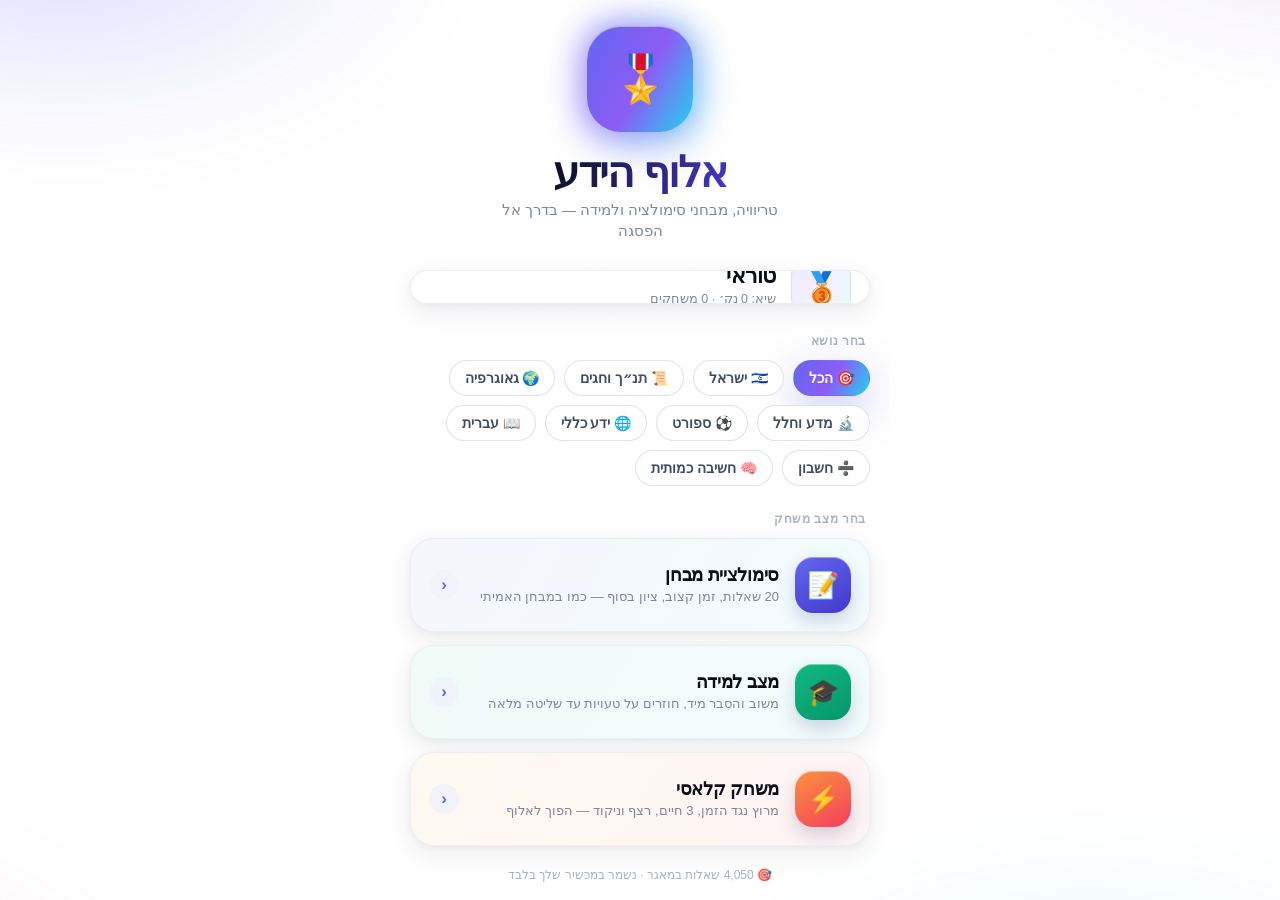
==== commit a6bed6b7: "Redesign UI: "Lumina" clean-white AI-era game theme Replace the dashboard-style light theme with a m" ====
--- a/quiz-game/index.html
+++ b/quiz-game/index.html
@@ -6,7 +6,7 @@
 <meta name="mobile-web-app-capable" content="yes">
 <meta name="apple-mobile-web-app-capable" content="yes">
 <meta name="apple-mobile-web-app-status-bar-style" content="default">
-<meta name="theme-color" content="#f6f7f9">
+<meta name="theme-color" content="#ffffff">
 <meta name="apple-mobile-web-app-title" content="אלוף הידע">
 <meta name="application-name" content="אלוף הידע">
 <meta name="format-detection" content="telephone=no">
@@ -29,181 +29,189 @@
 <title>אלוף הידע 🎖️</title>
 <style>
 /* =========================================================
-   EDITORIAL LIGHT — bright, crisp, Apple-grade trivia UI
+   LUMINA — clean white, AI-era trivia game UI (RTL)
    ========================================================= */
 :root{
-  --bg:#f5f6f8;            /* off-white app canvas */
-  --bg2:#eef0f4;           /* slightly deeper wash */
-  --card:#ffffff;          /* crisp white surface */
-  --ink:#0b1020;           /* near-black heading ink */
-  --txt:#1a2030;           /* body text */
-  --dim:#5b6478;           /* secondary text */
-  --muted:#8a92a4;         /* tertiary / hints */
-  --accent:#3a5bff;        /* confident indigo-blue */
-  --accent-d:#2742d6;      /* deep accent for gradients */
-  --accent-soft:#eef1ff;   /* accent tint surface */
-  --good:#0fa968;          /* emerald success */
-  --good-soft:#e7f7ef;
-  --bad:#e23b53;           /* crimson error */
-  --bad-soft:#fdecef;
-  --gold:#b8860b;          /* restrained editorial gold */
-  --line:rgba(15,22,40,.08);
-  --line2:rgba(15,22,40,.14);
-  --hair:rgba(15,22,40,.06);
-  --sh-sm:0 1px 2px rgba(16,24,40,.05),0 1px 3px rgba(16,24,40,.06);
-  --sh-md:0 6px 16px rgba(16,24,40,.07),0 2px 6px rgba(16,24,40,.05);
-  --sh-lg:0 18px 44px rgba(16,24,40,.10),0 6px 14px rgba(16,24,40,.06);
-  --sh-accent:0 12px 28px rgba(58,91,255,.30);
+  --bg:#ffffff;
+  --ink:#0a0e1a;
+  --txt:#414a60;
+  --dim:#7c869c;
+  --faint:#aab2c4;
+  --line:rgba(12,18,40,.07);
+  --line2:rgba(12,18,40,.12);
+  --i1:#6366f1; --i2:#8b5cf6; --i3:#22d3ee;
+  --accent:#6366f1;
+  --grad:linear-gradient(120deg,#6366f1 0%,#8b5cf6 52%,#22d3ee 100%);
+  --grad-soft:linear-gradient(120deg,rgba(99,102,241,.12),rgba(139,92,246,.10),rgba(34,211,238,.10));
+  --good:#10b981; --good-s:#e8faf2;
+  --bad:#f43f5e; --bad-s:#fff0f3;
+  --gold:#f59e0b;
+  --r:26px;
+  --sh-s:0 1px 2px rgba(16,24,40,.04),0 2px 6px rgba(16,24,40,.05);
+  --sh-m:0 8px 24px rgba(20,28,60,.08),0 2px 8px rgba(20,28,60,.05);
+  --sh-l:0 24px 60px rgba(30,30,90,.12),0 8px 20px rgba(30,30,90,.06);
+  --glow:0 14px 40px rgba(99,102,241,.34);
 }
 *{box-sizing:border-box;-webkit-tap-highlight-color:transparent}
 html,body{margin:0;height:100%}
 body{
-  font-family:-apple-system,BlinkMacSystemFont,"SF Pro Text","Heebo","Assistant","Segoe UI",Arial,sans-serif;
+  font-family:-apple-system,BlinkMacSystemFont,"SF Pro Display","SF Pro Text","Heebo","Assistant","Segoe UI",Arial,sans-serif;
   color:var(--txt);background:var(--bg);overflow:hidden;
   user-select:none;-webkit-user-select:none;-webkit-font-smoothing:antialiased;text-rendering:optimizeLegibility;
 }
-/* soft editorial light backdrop — barely-there warm/cool washes */
+/* רך — aurora AI שזז ברקע על לבן */
 body::before{
-  content:'';position:fixed;inset:0;z-index:-1;
+  content:'';position:fixed;inset:-30%;z-index:-2;
   background:
-    radial-gradient(60% 38% at 88% -4%,rgba(58,91,255,.07),transparent 60%),
-    radial-gradient(52% 34% at 6% 4%,rgba(15,169,104,.05),transparent 62%),
-    linear-gradient(180deg,#fbfcfe 0%,var(--bg) 38%,var(--bg2) 100%);
+    radial-gradient(32% 26% at 22% 14%,rgba(99,102,241,.22),transparent 60%),
+    radial-gradient(30% 24% at 84% 10%,rgba(139,92,246,.18),transparent 62%),
+    radial-gradient(34% 30% at 72% 96%,rgba(34,211,238,.18),transparent 62%),
+    radial-gradient(28% 24% at 10% 90%,rgba(236,72,153,.10),transparent 62%);
+  filter:blur(36px);
+  animation:aurora 26s ease-in-out infinite alternate;
 }
-@keyframes drift{from{transform:none}to{transform:none}}
-
-#app{height:100dvh;height:100vh;display:flex;flex-direction:column;max-width:520px;margin:0 auto;position:relative}
+body::after{ /* שומר את המרכז לבן ונקי לקריאוּת */
+  content:'';position:fixed;inset:0;z-index:-1;pointer-events:none;
+  background:radial-gradient(62% 52% at 50% 42%,rgba(255,255,255,.62),transparent 78%);
+}
+@keyframes aurora{0%{transform:translate3d(-3%,-2%,0) scale(1)}100%{transform:translate3d(3%,3%,0) scale(1.12)}}
+
+#app{height:100dvh;height:100vh;display:flex;flex-direction:column;max-width:500px;margin:0 auto;position:relative}
 .screen{flex:1;display:none;flex-direction:column;
-  padding:calc(14px + env(safe-area-inset-top)) calc(20px + env(safe-area-inset-right)) calc(22px + env(safe-area-inset-bottom)) calc(20px + env(safe-area-inset-left));
+  padding:calc(16px + env(safe-area-inset-top)) calc(20px + env(safe-area-inset-right)) calc(22px + env(safe-area-inset-bottom)) calc(20px + env(safe-area-inset-left));
   overflow-y:auto;-webkit-overflow-scrolling:touch}
-.screen.on{display:flex;animation:fade .42s cubic-bezier(.22,.61,.36,1)}
-@keyframes fade{from{opacity:0;transform:translateY(12px)}to{opacity:1;transform:none}}
-@keyframes pop{from{transform:scale(.9);opacity:0}to{transform:scale(1);opacity:1}}
-@keyframes rise{from{opacity:0;transform:translateY(16px)}to{opacity:1;transform:none}}
-
-/* ---------- HOME ---------- */
-.brand{text-align:center;margin:10px 0 4px;animation:rise .5s both}
-.brand .logo{font-size:50px;line-height:1;display:inline-grid;place-items:center;width:84px;height:84px;border-radius:26px;
-  background:linear-gradient(160deg,#ffffff,#eef1ff);box-shadow:var(--sh-md),inset 0 0 0 1px var(--hair);
-  filter:drop-shadow(0 8px 16px rgba(58,91,255,.16))}
-.brand h1{margin:14px 0 5px;font-size:37px;font-weight:850;letter-spacing:-1.1px;color:var(--ink)}
-.brand p{margin:0 auto;max-width:288px;color:var(--dim);font-size:14.5px;line-height:1.45;font-weight:500}
-
-.rankcard{position:relative;margin:22px 0 4px;padding:18px 18px;border-radius:24px;display:flex;align-items:center;gap:16px;
-  background:var(--card);border:1px solid var(--hair);box-shadow:var(--sh-lg);animation:rise .5s .05s both;overflow:hidden}
-.rankcard::after{content:'';position:absolute;inset:0;border-radius:24px;pointer-events:none;
-  background:linear-gradient(135deg,rgba(58,91,255,.05),transparent 42%)}
-.rankcard .medal{font-size:42px;width:64px;height:64px;flex:none;display:grid;place-items:center;border-radius:20px;
-  background:linear-gradient(160deg,#fff8e6,#fdeec4);box-shadow:inset 0 0 0 1px rgba(184,134,11,.18),0 6px 14px rgba(184,134,11,.14)}
-.rankcard .info{flex:1;min-width:0;position:relative;z-index:1}
-.rankcard .info .lbl{color:var(--muted);font-size:11.5px;font-weight:700;letter-spacing:.4px;text-transform:uppercase}
-.rankcard .info .rank{font-size:23px;font-weight:850;color:var(--ink);margin-top:2px;letter-spacing:-.3px}
-.rankcard .info .best{color:var(--dim);font-size:12.5px;margin-top:3px;font-weight:500}
-.progwrap{height:7px;border-radius:99px;background:var(--bg2);overflow:hidden;margin-top:12px;box-shadow:inset 0 0 0 1px var(--hair)}
-.progwrap>i{display:block;height:100%;border-radius:99px;
-  background:linear-gradient(90deg,var(--accent),var(--accent-d));transition:width .8s cubic-bezier(.22,.61,.36,1)}
-
-.sect{color:var(--muted);font-size:12px;font-weight:800;letter-spacing:.6px;text-transform:uppercase;margin:24px 2px 12px}
-
-.modes{display:grid;gap:12px}
-.mode{display:flex;align-items:center;gap:15px;padding:16px;border-radius:20px;cursor:pointer;
-  background:var(--card);border:1px solid var(--hair);box-shadow:var(--sh-md);
-  transition:transform .16s cubic-bezier(.22,.61,.36,1),box-shadow .2s,border-color .2s;animation:rise .5s both}
+.screen.on{display:flex;animation:fade .5s cubic-bezier(.22,.7,.3,1)}
+@keyframes fade{from{opacity:0;transform:translateY(14px)}to{opacity:1;transform:none}}
+@keyframes pop{from{transform:scale(.86);opacity:0}to{transform:scale(1);opacity:1}}
+@keyframes rise{from{opacity:0;transform:translateY(20px)}to{opacity:1;transform:none}}
+@keyframes floaty{0%,100%{transform:translateY(0)}50%{transform:translateY(-7px)}}
+@keyframes spin{to{transform:rotate(360deg)}}
+
+/* ---------- בית ---------- */
+.brand{text-align:center;margin:10px 0 2px;animation:rise .6s both}
+.brand .logo{position:relative;font-size:46px;line-height:1;display:inline-grid;place-items:center;
+  width:106px;height:106px;border-radius:34px;color:#fff;
+  background:var(--grad);box-shadow:var(--glow),inset 0 1px 0 rgba(255,255,255,.45);
+  animation:floaty 5s ease-in-out infinite}
+.brand .logo::before{content:'';position:absolute;inset:-7px;border-radius:40px;z-index:-1;
+  background:conic-gradient(from 0deg,var(--i1),var(--i3),var(--i2),var(--i1));
+  filter:blur(15px);opacity:.55;animation:spin 9s linear infinite}
+.brand h1{margin:20px 0 6px;font-size:42px;font-weight:850;letter-spacing:-1.5px;line-height:1;
+  background:linear-gradient(120deg,#0a0e1a 30%,#4338ca 70%,#7c3aed);
+  -webkit-background-clip:text;background-clip:text;color:transparent}
+.brand p{margin:0 auto;max-width:300px;color:var(--dim);font-size:14.5px;line-height:1.45;font-weight:500}
+
+.rankcard{position:relative;margin:26px 0 4px;padding:16px 18px;border-radius:var(--r);display:flex;align-items:center;gap:15px;
+  background:rgba(255,255,255,.72);-webkit-backdrop-filter:blur(22px) saturate(150%);backdrop-filter:blur(22px) saturate(150%);
+  border:1px solid var(--line);box-shadow:var(--sh-m);animation:rise .6s .05s both;overflow:hidden}
+.rankcard .medal{font-size:30px;width:60px;height:60px;flex:none;display:grid;place-items:center;border-radius:19px;
+  background:var(--grad-soft);box-shadow:inset 0 0 0 1px var(--line)}
+.rankcard .info{flex:1;min-width:0}
+.rankcard .info .lbl{color:var(--faint);font-size:11px;font-weight:800;letter-spacing:.5px;text-transform:uppercase}
+.rankcard .info .rank{font-size:22px;font-weight:850;color:var(--ink);margin-top:1px;letter-spacing:-.4px}
+.rankcard .info .best{color:var(--dim);font-size:12.5px;margin-top:2px;font-weight:500}
+.progwrap{height:8px;border-radius:99px;background:#eef1f8;overflow:hidden;margin-top:11px}
+.progwrap>i{display:block;height:100%;border-radius:99px;background:var(--grad);
+  box-shadow:0 0 14px rgba(99,102,241,.5);transition:width .8s cubic-bezier(.22,.7,.3,1)}
+
+.sect{color:var(--faint);font-size:12px;font-weight:800;letter-spacing:.6px;text-transform:uppercase;margin:26px 4px 12px}
+
+.chips{display:flex;flex-wrap:wrap;gap:9px}
+.chip{padding:9px 15px;border-radius:99px;font-size:14px;cursor:pointer;color:var(--txt);
+  background:#fff;border:1px solid var(--line2);font-weight:600;
+  transition:transform .14s,color .15s,background .2s,border-color .2s,box-shadow .2s}
+.chip:active{transform:scale(.94)}
+.chip.sel{background:var(--grad);color:#fff;border-color:transparent;font-weight:800;box-shadow:var(--glow)}
+
+.modes{display:grid;gap:13px}
+.mode{position:relative;display:flex;align-items:center;gap:16px;padding:18px;border-radius:24px;cursor:pointer;
+  background:#fff;border:1px solid var(--line);box-shadow:var(--sh-m);overflow:hidden;
+  transition:transform .16s cubic-bezier(.22,.7,.3,1),box-shadow .2s;animation:rise .6s both}
+.mode::before{content:'';position:absolute;inset:0;opacity:.06;pointer-events:none}
+.mode.m1::before{background:linear-gradient(120deg,#6366f1,#22d3ee)}
+.mode.m2::before{background:linear-gradient(120deg,#10b981,#22d3ee)}
+.mode.m3::before{background:linear-gradient(120deg,#f59e0b,#f43f5e)}
 .mode:nth-of-type(2){animation-delay:.06s}.mode:nth-of-type(3){animation-delay:.12s}
-.mode:active{transform:scale(.98);box-shadow:var(--sh-sm)}
-.mode .mi{width:52px;height:52px;border-radius:16px;display:grid;place-items:center;font-size:25px;flex:none;
-  color:#fff}
-.mode.m1 .mi{background:linear-gradient(150deg,#4f6bff,#2742d6);box-shadow:0 6px 14px rgba(58,91,255,.30)}
-.mode.m2 .mi{background:linear-gradient(150deg,#16c478,#0a8f55);box-shadow:0 6px 14px rgba(15,169,104,.28)}
-.mode.m3 .mi{background:linear-gradient(150deg,#ff9a3d,#f0710e);box-shadow:0 6px 14px rgba(240,113,14,.28)}
-.mode .mt{flex:1;min-width:0}
-.mode .mt b{display:block;font-size:17.5px;font-weight:800;color:var(--ink);letter-spacing:-.2px}
+.mode:active{transform:scale(.98);box-shadow:var(--sh-s)}
+.mode .mi{position:relative;width:56px;height:56px;border-radius:18px;display:grid;place-items:center;font-size:26px;flex:none;color:#fff;
+  box-shadow:0 8px 18px rgba(30,30,90,.18),inset 0 1px 0 rgba(255,255,255,.4)}
+.mode.m1 .mi{background:linear-gradient(150deg,#6366f1,#4338ca)}
+.mode.m2 .mi{background:linear-gradient(150deg,#10b981,#059669)}
+.mode.m3 .mi{background:linear-gradient(150deg,#fb923c,#f43f5e)}
+.mode .mt{flex:1;min-width:0;position:relative}
+.mode .mt b{display:block;font-size:18px;font-weight:850;color:var(--ink);letter-spacing:-.3px}
 .mode .mt span{color:var(--dim);font-size:13px;line-height:1.4;font-weight:500;margin-top:2px;display:block}
-.mode .ar{color:var(--muted);font-size:24px;font-weight:400;line-height:1}
-
-.chips{display:flex;flex-wrap:wrap;gap:9px}
-.chip{padding:9px 16px;border-radius:99px;font-size:14px;cursor:pointer;color:var(--dim);
-  background:var(--card);border:1px solid var(--line);font-weight:600;
-  transition:transform .12s,color .15s,background .2s,border-color .2s,box-shadow .2s;box-shadow:var(--sh-sm)}
-.chip:active{transform:scale(.95)}
-.chip.sel{background:linear-gradient(120deg,var(--accent),var(--accent-d));color:#fff;border-color:transparent;
-  font-weight:800;box-shadow:var(--sh-accent)}
-.foot{margin-top:auto;padding-top:22px;text-align:center;color:var(--muted);font-size:12px;font-weight:500}
-
-/* ---------- PLAY ---------- */
-.topbar{display:flex;align-items:center;gap:10px;margin-bottom:6px}
-.iconbtn{width:44px;height:44px;border-radius:14px;color:var(--dim);font-size:18px;
-  background:var(--card);border:1px solid var(--line);box-shadow:var(--sh-sm);
-  display:grid;place-items:center;cursor:pointer;flex:none;transition:transform .12s,background .2s}
-.iconbtn:active{transform:scale(.92);background:var(--bg2)}
+.mode .ar{position:relative;width:30px;height:30px;border-radius:50%;display:grid;place-items:center;flex:none;
+  background:#f1f3fa;color:var(--accent);font-size:17px;font-weight:800}
+.foot{margin-top:auto;padding-top:22px;text-align:center;color:var(--faint);font-size:12px;font-weight:500}
+
+/* ---------- משחק ---------- */
+.topbar{display:flex;align-items:center;gap:10px;margin-bottom:8px}
+.iconbtn{width:44px;height:44px;border-radius:15px;color:var(--txt);font-size:18px;
+  background:#fff;border:1px solid var(--line2);box-shadow:var(--sh-s);
+  display:grid;place-items:center;cursor:pointer;flex:none;transition:transform .12s}
+.iconbtn:active{transform:scale(.92)}
 .hud{flex:1;display:flex;gap:9px}
-.pill{flex:1;border-radius:15px;padding:8px 8px;text-align:center;
-  background:var(--card);border:1px solid var(--hair);box-shadow:var(--sh-sm)}
-.pill .k{font-size:10px;color:var(--muted);letter-spacing:.4px;font-weight:700;text-transform:uppercase}
+.pill{flex:1;border-radius:16px;padding:8px;text-align:center;background:#fff;border:1px solid var(--line);box-shadow:var(--sh-s)}
+.pill .k{font-size:10px;color:var(--faint);letter-spacing:.4px;font-weight:800;text-transform:uppercase}
 .pill .v{font-size:19px;font-weight:850;margin-top:2px;color:var(--ink);letter-spacing:-.3px}
 .pill .v.warn{color:var(--bad)}
 .lives{letter-spacing:2px;font-size:15px}
 
-.timebar{height:6px;border-radius:99px;background:var(--bg2);overflow:hidden;margin:14px 0 2px;box-shadow:inset 0 0 0 1px var(--hair)}
-.timebar>i{display:block;height:100%;width:100%;border-radius:99px;
-  background:linear-gradient(90deg,var(--accent),#6f87ff);transition:width 1s linear}
-.timebar>i.low{background:linear-gradient(90deg,var(--bad),#ff7a5c)}
-
-.qmeta{display:flex;justify-content:space-between;align-items:center;color:var(--muted);font-size:12.5px;font-weight:700;margin:18px 2px 10px;letter-spacing:.2px}
-.qmeta #qCat{color:var(--accent);background:var(--accent-soft);padding:4px 11px;border-radius:99px;font-weight:800;font-size:12px}
-.qcard{border-radius:24px;padding:32px 24px;min-height:138px;display:grid;place-items:center;text-align:center;
-  background:var(--card);border:1px solid var(--hair);
-  font-size:24px;font-weight:800;line-height:1.5;color:var(--ink);letter-spacing:-.3px;
-  box-shadow:var(--sh-lg);animation:pop .35s}
-.opts{display:grid;gap:11px;margin-top:18px}
-.opt{padding:17px 18px;border-radius:16px;border:1.5px solid var(--line2);font-size:18px;font-weight:700;
-  background:var(--card);color:var(--ink);box-shadow:var(--sh-sm);
-  cursor:pointer;text-align:center;transition:transform .12s,border-color .15s,background .15s,box-shadow .18s,color .15s}
-.opt:active{transform:scale(.985);border-color:var(--accent);box-shadow:0 0 0 3px var(--accent-soft)}
-.opt.good{border-color:var(--good);background:var(--good-soft);
-  color:#076b41;font-weight:800;box-shadow:0 0 0 1px var(--good),0 10px 22px rgba(15,169,104,.18)}
-.opt.bad{border-color:var(--bad);background:var(--bad-soft);color:#a81f36;font-weight:750;
-  box-shadow:0 0 0 1px rgba(226,59,83,.5)}
+.timebar{height:7px;border-radius:99px;background:#eef1f8;overflow:hidden;margin:14px 0 2px}
+.timebar>i{display:block;height:100%;width:100%;border-radius:99px;background:var(--grad);transition:width 1s linear}
+.timebar>i.low{background:linear-gradient(90deg,#f43f5e,#fb923c)}
+
+.qmeta{display:flex;justify-content:space-between;align-items:center;color:var(--faint);font-size:12.5px;font-weight:800;margin:18px 2px 12px;letter-spacing:.2px}
+.qmeta #qCat{color:var(--accent);background:var(--grad-soft);padding:5px 12px;border-radius:99px;font-weight:800;font-size:12px}
+.qcard{position:relative;border-radius:28px;padding:38px 24px;min-height:152px;display:grid;place-items:center;text-align:center;
+  background:#fff;border:1px solid var(--line);
+  font-size:25px;font-weight:850;line-height:1.5;color:var(--ink);letter-spacing:-.4px;
+  box-shadow:var(--sh-l);animation:pop .4s}
+.qcard::before{content:'';position:absolute;inset:0;border-radius:28px;padding:1.5px;pointer-events:none;opacity:.55;
+  background:var(--grad);
+  -webkit-mask:linear-gradient(#000 0 0) content-box,linear-gradient(#000 0 0);-webkit-mask-composite:xor;
+  mask:linear-gradient(#000 0 0) content-box,linear-gradient(#000 0 0);mask-composite:exclude}
+.opts{display:grid;gap:12px;margin-top:20px}
+.opt{padding:18px;border-radius:18px;border:1.5px solid var(--line2);font-size:18px;font-weight:700;
+  background:#fff;color:var(--ink);box-shadow:var(--sh-s);
+  cursor:pointer;text-align:center;transition:transform .12s,border-color .15s,background .2s,box-shadow .2s,color .15s}
+.opt:active{transform:scale(.985);border-color:var(--accent);box-shadow:0 0 0 4px rgba(99,102,241,.14)}
+.opt.good{border-color:var(--good);background:var(--good-s);color:#05704a;font-weight:850;box-shadow:0 0 0 1px var(--good),0 12px 26px rgba(16,185,129,.20)}
+.opt.bad{border-color:var(--bad);background:var(--bad-s);color:#b00f33;box-shadow:0 0 0 1px rgba(244,63,94,.5)}
 .opt.lock{pointer-events:none}
-.opt.dim{opacity:.45}
-.expl{margin-top:16px;text-align:center;color:var(--dim);font-size:14px;line-height:1.55;min-height:20px;font-weight:500;padding:0 6px}
-.nextbtn{margin-top:18px;padding:17px;border-radius:16px;border:none;font-size:17px;font-weight:850;cursor:pointer;
-  color:#fff;background:linear-gradient(120deg,var(--accent),var(--accent-d));display:none;letter-spacing:.2px;
-  box-shadow:var(--sh-accent)}
+.opt.dim{opacity:.4}
+.expl{margin-top:18px;text-align:center;color:var(--dim);font-size:14px;line-height:1.55;min-height:20px;font-weight:500;padding:0 6px}
+.nextbtn{margin-top:18px;padding:18px;border-radius:18px;border:none;font-size:17px;font-weight:850;cursor:pointer;
+  color:#fff;background:var(--grad);display:none;letter-spacing:.2px;box-shadow:var(--glow)}
 .nextbtn:active{transform:scale(.98)}
 .nextbtn.on{display:block;animation:fade .25s}
 
-/* ---------- RESULT ---------- */
+/* ---------- תוצאות ---------- */
 .result{flex:1;display:flex;flex-direction:column;align-items:center;justify-content:center;text-align:center}
-.result .big{font-size:70px;animation:pop .45s;filter:drop-shadow(0 8px 18px rgba(16,24,40,.16))}
-.result h2{margin:10px 0 3px;font-size:29px;font-weight:850;color:var(--ink);letter-spacing:-.5px}
-.result .rk{color:var(--accent);font-size:16px;font-weight:800;margin-bottom:14px;
-  background:var(--accent-soft);padding:5px 14px;border-radius:99px}
+.result .big{font-size:76px;animation:pop .5s;filter:drop-shadow(0 10px 22px rgba(16,24,40,.14))}
+.result h2{margin:12px 0 4px;font-size:30px;font-weight:850;color:var(--ink);letter-spacing:-.6px}
+.result .rk{color:var(--accent);font-size:15px;font-weight:850;margin-bottom:16px;background:var(--grad-soft);padding:6px 15px;border-radius:99px}
 .scorebox{display:flex;gap:11px;margin:14px 0 6px}
-.scorebox .b{border-radius:18px;padding:16px 14px;min-width:96px;
-  background:var(--card);border:1px solid var(--hair);box-shadow:var(--sh-md)}
-.scorebox .b .n{font-size:28px;font-weight:850;color:var(--ink);letter-spacing:-.5px}
-.scorebox .b .l{font-size:11.5px;color:var(--muted);margin-top:3px;font-weight:600}
-.newbest{color:var(--gold);font-weight:850;margin:10px 0;animation:pop .4s;
-  background:linear-gradient(120deg,#fff8e6,#fdeec4);padding:7px 16px;border-radius:99px;
-  box-shadow:inset 0 0 0 1px rgba(184,134,11,.2)}
-.btnrow{display:flex;gap:12px;width:100%;margin-top:22px}
-.btn{flex:1;padding:16px;border-radius:16px;border:none;font-size:16px;font-weight:850;cursor:pointer;transition:transform .12s,box-shadow .2s}
+.scorebox .b{border-radius:20px;padding:18px 14px;min-width:98px;background:#fff;border:1px solid var(--line);box-shadow:var(--sh-m)}
+.scorebox .b .n{font-size:30px;font-weight:850;color:var(--ink);letter-spacing:-.5px}
+.scorebox .b .l{font-size:11.5px;color:var(--faint);margin-top:3px;font-weight:700}
+.newbest{color:#a86908;font-weight:850;margin:10px 0;animation:pop .4s;background:linear-gradient(120deg,#fef3c7,#fde68a);padding:8px 18px;border-radius:99px}
+.btnrow{display:flex;gap:12px;width:100%;margin-top:24px}
+.btn{flex:1;padding:17px;border-radius:18px;border:none;font-size:16px;font-weight:850;cursor:pointer;transition:transform .12s}
 .btn:active{transform:scale(.97)}
-.btn.primary{background:linear-gradient(120deg,var(--accent),var(--accent-d));color:#fff;
-  box-shadow:var(--sh-accent)}
-.btn.ghost{color:var(--ink);background:var(--card);border:1px solid var(--line);box-shadow:var(--sh-sm)}
-.review{width:100%;margin-top:26px;text-align:right}
-.review h3{font-size:13px;color:var(--muted);font-weight:800;margin:0 0 12px;letter-spacing:.4px;text-transform:uppercase}
-.rev{border-radius:14px;padding:14px 15px;margin-bottom:10px;font-size:14px;
-  background:var(--card);border:1px solid var(--hair);box-shadow:var(--sh-sm)}
+.btn.primary{background:var(--grad);color:#fff;box-shadow:var(--glow)}
+.btn.ghost{color:var(--ink);background:#fff;border:1px solid var(--line2);box-shadow:var(--sh-s)}
+.review{width:100%;margin-top:28px;text-align:right}
+.review h3{font-size:13px;color:var(--faint);font-weight:800;margin:0 0 12px;letter-spacing:.4px;text-transform:uppercase}
+.rev{border-radius:16px;padding:14px 16px;margin-bottom:10px;font-size:14px;background:#fff;border:1px solid var(--line);box-shadow:var(--sh-s)}
 .rev .rq{font-weight:800;margin-bottom:7px;color:var(--ink);line-height:1.45}
-.rev .ra{color:var(--good);font-weight:700}
+.rev .ra{color:var(--good);font-weight:800}
 .rev .rw{color:var(--bad);text-decoration:line-through;opacity:.75}
 .toast{position:fixed;top:14px;left:50%;transform:translateX(-50%);
-  background:rgba(11,16,32,.92);color:#fff;-webkit-backdrop-filter:blur(14px);backdrop-filter:blur(14px);
-  border:1px solid rgba(255,255,255,.10);padding:11px 22px;border-radius:99px;font-weight:850;z-index:60;
-  box-shadow:0 14px 34px rgba(16,24,40,.28);opacity:0;transition:.25s;pointer-events:none}
+  background:rgba(10,14,26,.92);color:#fff;-webkit-backdrop-filter:blur(14px);backdrop-filter:blur(14px);
+  border:1px solid rgba(255,255,255,.12);padding:12px 22px;border-radius:99px;font-weight:850;z-index:60;
+  box-shadow:0 16px 36px rgba(16,24,40,.3);opacity:0;transition:.25s;pointer-events:none}
 .toast.on{opacity:1;top:calc(18px + env(safe-area-inset-top))}
 @media (prefers-reduced-motion:reduce){*{animation:none!important}}
 </style>
